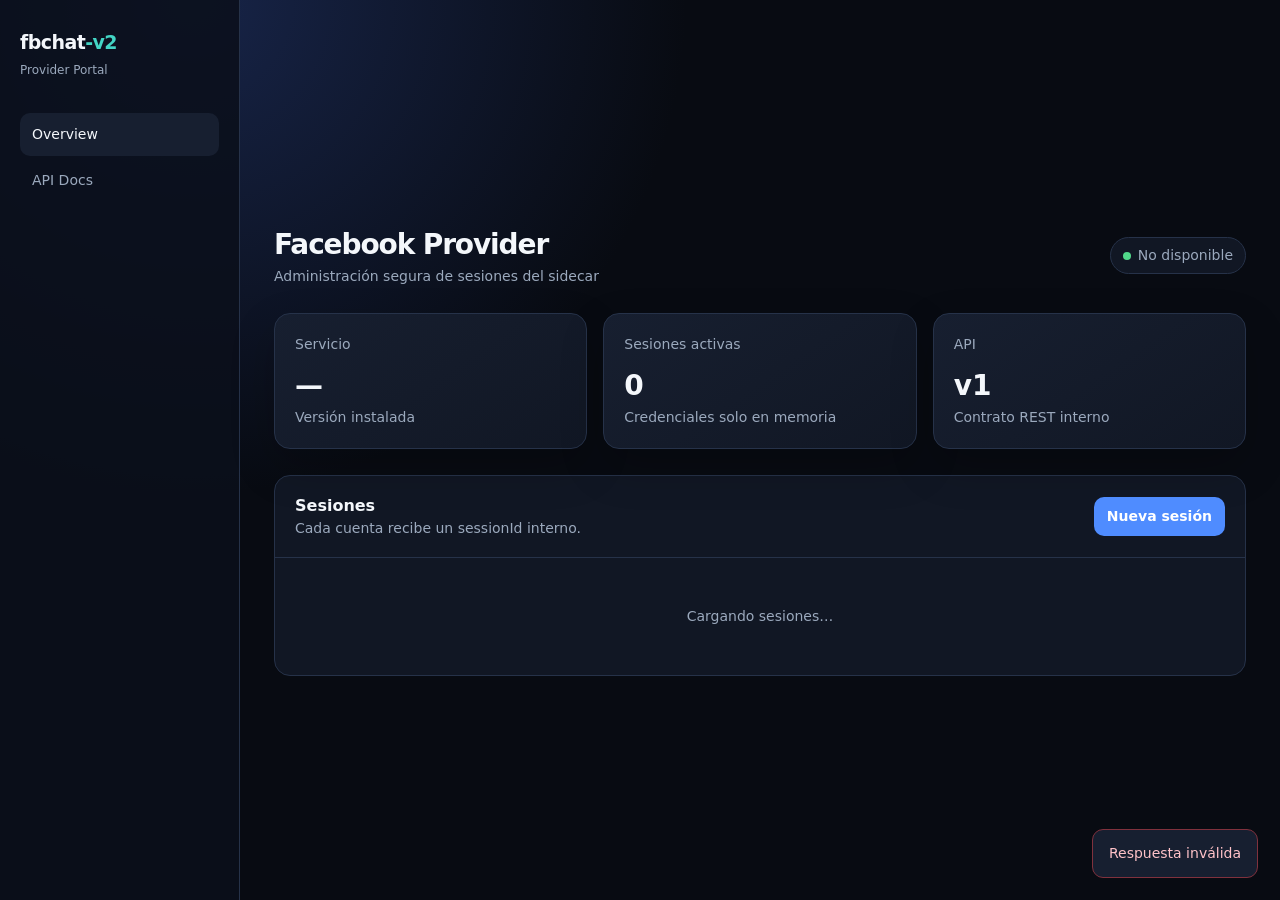
==== src/fbchat_v2/portal.html @ 84dadad0 "feat: implement FastAPI service, session management, and provider portal UI with tests and CI workfl" ====
<!doctype html>
<html lang="es">
<head>
  <meta charset="utf-8">
  <meta name="viewport" content="width=device-width,initial-scale=1">
  <title>fbchat-v2 Provider Portal</title>
  <style>
    :root{color-scheme:dark;--bg:#080b12;--panel:#111724;--panel2:#171f30;--line:#263249;--text:#f4f7fb;--muted:#9ba9bd;--blue:#4f8cff;--cyan:#43d5c5;--red:#ff6b7a;--green:#51d88a}
    *{box-sizing:border-box}body{margin:0;background:radial-gradient(circle at 15% 0,#172448 0,transparent 35%),var(--bg);color:var(--text);font:14px/1.5 Inter,ui-sans-serif,system-ui,sans-serif;min-height:100vh}
    button,input,textarea{font:inherit}.shell{display:grid;grid-template-columns:240px 1fr;min-height:100vh}.side{border-right:1px solid var(--line);padding:28px 20px;background:#0b101bde}.brand{font-size:19px;font-weight:800;letter-spacing:-.03em}.brand span{color:var(--cyan)}.tag{color:var(--muted);font-size:12px;margin-top:4px}.nav{margin-top:34px}.nav a{display:block;color:var(--muted);text-decoration:none;padding:11px 12px;border-radius:10px;margin:3px 0}.nav a.active,.nav a:hover{color:var(--text);background:var(--panel2)}.main{padding:34px;max-width:1200px;width:100%;margin:auto}.top{display:flex;align-items:center;justify-content:space-between;gap:20px}.top h1{margin:0;font-size:28px;letter-spacing:-.04em}.pill{border:1px solid var(--line);background:var(--panel);padding:7px 12px;border-radius:999px;color:var(--muted)}.dot{display:inline-block;width:8px;height:8px;border-radius:50%;background:var(--green);margin-right:7px}.grid{display:grid;grid-template-columns:repeat(3,1fr);gap:16px;margin:26px 0}.card{background:linear-gradient(145deg,var(--panel2),var(--panel));border:1px solid var(--line);border-radius:16px;padding:20px;box-shadow:0 18px 45px #0003}.metric{font-size:28px;font-weight:800;margin-top:10px}.muted{color:var(--muted)}.section{background:var(--panel);border:1px solid var(--line);border-radius:16px;overflow:hidden}.section-head{display:flex;justify-content:space-between;align-items:center;padding:18px 20px;border-bottom:1px solid var(--line)}.section-head h2{font-size:16px;margin:0}.btn{border:0;border-radius:10px;padding:9px 13px;background:var(--blue);color:white;font-weight:700;cursor:pointer}.btn.secondary{background:var(--panel2);border:1px solid var(--line)}.btn.danger{background:#48202a;color:#ffb2ba}.btn:disabled{opacity:.5;cursor:not-allowed}.empty{padding:48px 20px;text-align:center;color:var(--muted)}table{width:100%;border-collapse:collapse}th,td{text-align:left;padding:13px 20px;border-bottom:1px solid var(--line)}th{font-size:11px;color:var(--muted);text-transform:uppercase;letter-spacing:.08em}.status{color:var(--green)}dialog{width:min(580px,calc(100% - 30px));border:1px solid var(--line);border-radius:16px;background:var(--panel);color:var(--text);padding:0;box-shadow:0 30px 90px #000b}dialog::backdrop{background:#02040aaa}.dialog-head,.dialog-body,.dialog-actions{padding:18px 20px}.dialog-head{border-bottom:1px solid var(--line);font-size:17px;font-weight:800}.dialog-actions{display:flex;justify-content:flex-end;gap:10px;border-top:1px solid var(--line)}label{display:block;font-weight:700;margin:10px 0 6px}input,textarea{width:100%;color:var(--text);background:#090e18;border:1px solid var(--line);border-radius:10px;padding:11px}textarea{height:190px;resize:vertical;font-family:ui-monospace,SFMono-Regular,monospace;font-size:12px}.notice{margin-top:10px;color:var(--muted);font-size:12px}.toast{position:fixed;right:22px;bottom:22px;max-width:420px;padding:13px 16px;border-radius:11px;background:var(--panel2);border:1px solid var(--line);display:none}.toast.error{border-color:#80313d;color:#ffc2c8}.actions{display:flex;gap:7px}@media(max-width:760px){.shell{display:block}.side{border-right:0;border-bottom:1px solid var(--line)}.nav{display:none}.main{padding:22px 14px}.grid{grid-template-columns:1fr}.top{align-items:flex-start;flex-direction:column}th:nth-child(3),td:nth-child(3){display:none}}
  </style>
</head>
<body>
<div class="shell">
  <aside class="side"><div class="brand">fbchat<span>-v2</span></div><div class="tag">Provider Portal</div><nav class="nav"><a class="active" href="#">Overview</a><a href="/docs">API Docs</a></nav></aside>
  <main class="main">
    <div class="top"><div><h1>Facebook Provider</h1><div class="muted">Administración segura de sesiones del sidecar</div></div><div class="pill"><span class="dot"></span><span id="serviceStatus">Consultando…</span></div></div>
    <section class="grid">
      <article class="card"><div class="muted">Servicio</div><div class="metric" id="serviceVersion">—</div><div class="muted">Versión instalada</div></article>
      <article class="card"><div class="muted">Sesiones activas</div><div class="metric" id="sessionCount">0</div><div class="muted">Credenciales solo en memoria</div></article>
      <article class="card"><div class="muted">API</div><div class="metric">v1</div><div class="muted">Contrato REST interno</div></article>
    </section>
    <section class="section">
      <div class="section-head"><div><h2>Sesiones</h2><div class="muted">Cada cuenta recibe un sessionId interno.</div></div><button class="btn" id="newSession">Nueva sesión</button></div>
      <div id="sessionContent" class="empty">Cargando sesiones…</div>
    </section>
  </main>
</div>
<dialog id="sessionDialog">
  <form id="sessionForm">
    <div class="dialog-head">Conectar cuenta de Facebook</div>
    <div class="dialog-body">
      <label for="label">Nombre interno</label><input id="label" maxlength="80" placeholder="Cuenta Marketplace" required>
      <label for="cookies">Cookies JSON</label><textarea id="cookies" placeholder='[{"name":"c_user","value":"…"},{"name":"xs","value":"…"}]' required></textarea>
      <div class="notice">Las cookies se envían al sidecar, nunca se devuelven en respuestas y este primer corte las mantiene solo en memoria.</div>
    </div>
    <div class="dialog-actions"><button type="button" class="btn secondary" id="cancelDialog">Cancelar</button><button type="submit" class="btn" id="connectButton">Conectar</button></div>
  </form>
</dialog>
<div class="toast" id="toast"></div>
<script>
const api='/api/v1';
const el=id=>document.getElementById(id);
function toast(message,error=false){const node=el('toast');node.textContent=message;node.className='toast'+(error?' error':'');node.style.display='block';setTimeout(()=>node.style.display='none',4200)}
async function request(path,options={}){const response=await fetch(api+path,{headers:{'Content-Type':'application/json',...(options.headers||{})},...options});const body=await response.json().catch(()=>({message:'Respuesta inválida'}));if(!response.ok)throw new Error(body.message||'La solicitud falló');return body.results}
function escapeText(value){const node=document.createElement('span');node.textContent=value;return node.innerHTML}
async function load(){try{const [info,sessions]=await Promise.all([request('/app/info'),request('/sessions')]);el('serviceStatus').textContent='Operativo';el('serviceVersion').textContent='v'+info.version;el('sessionCount').textContent=String(sessions.length);renderSessions(sessions)}catch(error){el('serviceStatus').textContent='No disponible';toast(error.message,true)}}
function renderSessions(sessions){const root=el('sessionContent');if(!sessions.length){root.className='empty';root.textContent='No hay sesiones conectadas.';return}root.className='';root.innerHTML='<table><thead><tr><th>Nombre</th><th>Estado</th><th>Validada</th><th>Acciones</th></tr></thead><tbody>'+sessions.map(session=>`<tr><td>${escapeText(session.label)}</td><td class="status">${escapeText(session.status)}</td><td>${new Date(session.validatedAt).toLocaleString()}</td><td><div class="actions"><button class="btn secondary" data-validate="${session.sessionId}">Validar</button><button class="btn danger" data-delete="${session.sessionId}">Eliminar</button></div></td></tr>`).join('')+'</tbody></table>'}
el('newSession').onclick=()=>el('sessionDialog').showModal();el('cancelDialog').onclick=()=>el('sessionDialog').close();
el('sessionForm').onsubmit=async event=>{event.preventDefault();const button=el('connectButton');button.disabled=true;try{const parsed=JSON.parse(el('cookies').value);if(!Array.isArray(parsed))throw new Error('Las cookies deben ser un arreglo JSON.');await request('/sessions',{method:'POST',body:JSON.stringify({label:el('label').value,cookies:parsed})});el('sessionDialog').close();event.target.reset();toast('Sesión conectada.');await load()}catch(error){toast(error.message,true)}finally{button.disabled=false}};
el('sessionContent').onclick=async event=>{const validateId=event.target.dataset.validate,deleteId=event.target.dataset.delete;try{if(validateId){await request('/sessions/'+encodeURIComponent(validateId)+'/validate',{method:'POST'});toast('Sesión validada.')}if(deleteId&&confirm('¿Eliminar esta sesión del sidecar?')){await request('/sessions/'+encodeURIComponent(deleteId),{method:'DELETE'});toast('Sesión eliminada.')}await load()}catch(error){toast(error.message,true)}};
load();
</script>
</body>
</html>
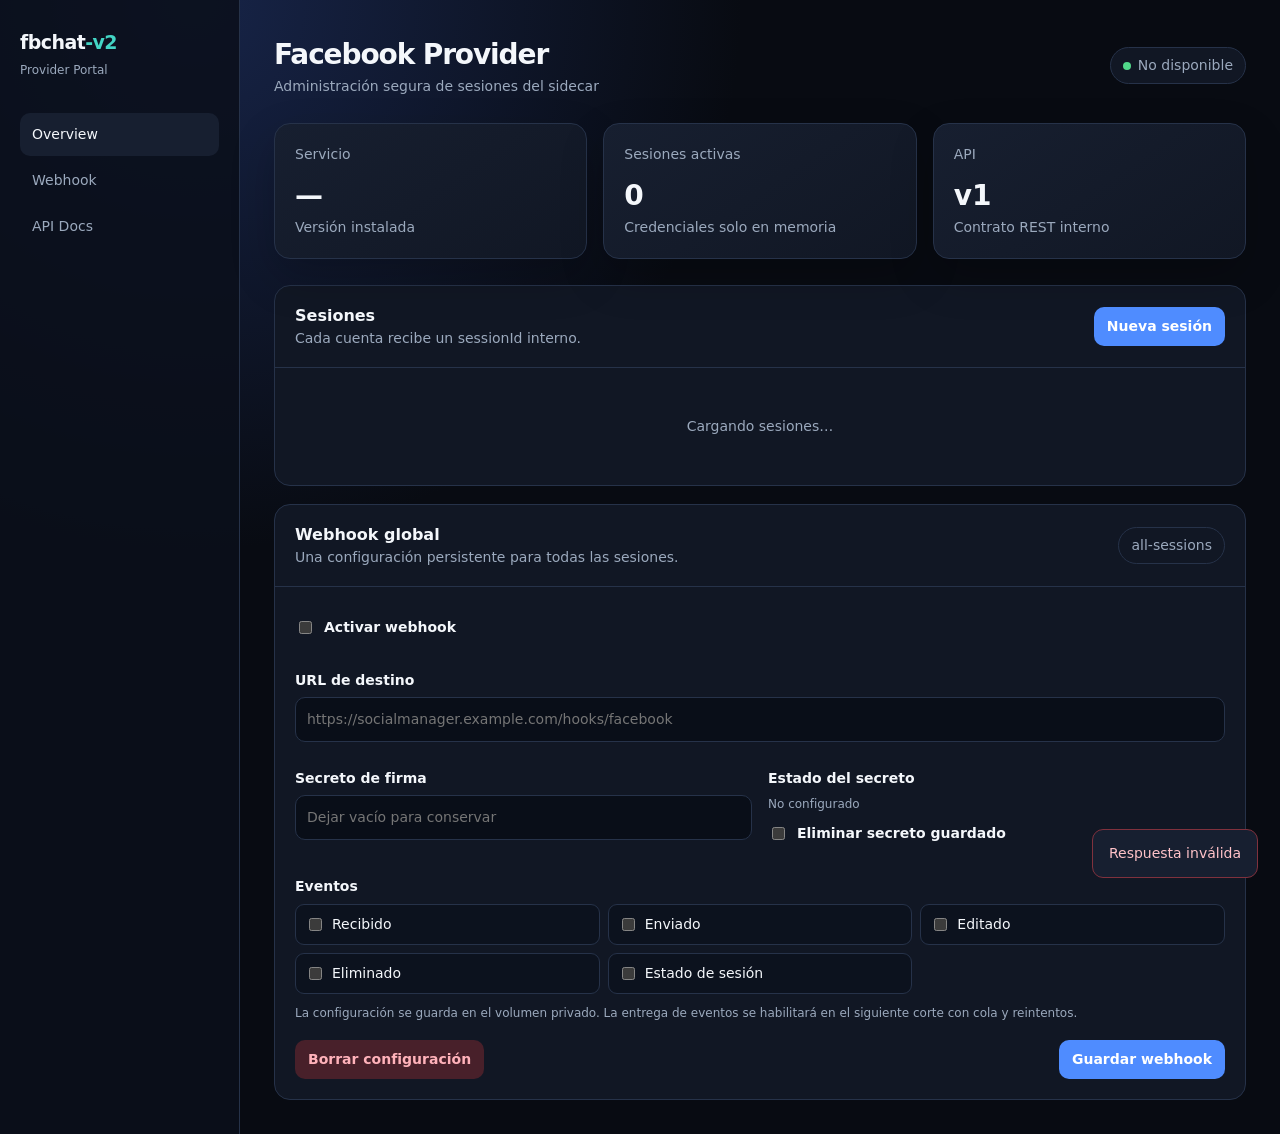
==== commit caecef35: "feat: implement provider REST API service with encrypted webhook configuration and admin portal" ====
--- a/src/fbchat_v2/portal.html
+++ b/src/fbchat_v2/portal.html
@@ -7,12 +7,12 @@
   <style>
     :root{color-scheme:dark;--bg:#080b12;--panel:#111724;--panel2:#171f30;--line:#263249;--text:#f4f7fb;--muted:#9ba9bd;--blue:#4f8cff;--cyan:#43d5c5;--red:#ff6b7a;--green:#51d88a}
     *{box-sizing:border-box}body{margin:0;background:radial-gradient(circle at 15% 0,#172448 0,transparent 35%),var(--bg);color:var(--text);font:14px/1.5 Inter,ui-sans-serif,system-ui,sans-serif;min-height:100vh}
-    button,input,textarea{font:inherit}.shell{display:grid;grid-template-columns:240px 1fr;min-height:100vh}.side{border-right:1px solid var(--line);padding:28px 20px;background:#0b101bde}.brand{font-size:19px;font-weight:800;letter-spacing:-.03em}.brand span{color:var(--cyan)}.tag{color:var(--muted);font-size:12px;margin-top:4px}.nav{margin-top:34px}.nav a{display:block;color:var(--muted);text-decoration:none;padding:11px 12px;border-radius:10px;margin:3px 0}.nav a.active,.nav a:hover{color:var(--text);background:var(--panel2)}.main{padding:34px;max-width:1200px;width:100%;margin:auto}.top{display:flex;align-items:center;justify-content:space-between;gap:20px}.top h1{margin:0;font-size:28px;letter-spacing:-.04em}.pill{border:1px solid var(--line);background:var(--panel);padding:7px 12px;border-radius:999px;color:var(--muted)}.dot{display:inline-block;width:8px;height:8px;border-radius:50%;background:var(--green);margin-right:7px}.grid{display:grid;grid-template-columns:repeat(3,1fr);gap:16px;margin:26px 0}.card{background:linear-gradient(145deg,var(--panel2),var(--panel));border:1px solid var(--line);border-radius:16px;padding:20px;box-shadow:0 18px 45px #0003}.metric{font-size:28px;font-weight:800;margin-top:10px}.muted{color:var(--muted)}.section{background:var(--panel);border:1px solid var(--line);border-radius:16px;overflow:hidden}.section-head{display:flex;justify-content:space-between;align-items:center;padding:18px 20px;border-bottom:1px solid var(--line)}.section-head h2{font-size:16px;margin:0}.btn{border:0;border-radius:10px;padding:9px 13px;background:var(--blue);color:white;font-weight:700;cursor:pointer}.btn.secondary{background:var(--panel2);border:1px solid var(--line)}.btn.danger{background:#48202a;color:#ffb2ba}.btn:disabled{opacity:.5;cursor:not-allowed}.empty{padding:48px 20px;text-align:center;color:var(--muted)}table{width:100%;border-collapse:collapse}th,td{text-align:left;padding:13px 20px;border-bottom:1px solid var(--line)}th{font-size:11px;color:var(--muted);text-transform:uppercase;letter-spacing:.08em}.status{color:var(--green)}dialog{width:min(580px,calc(100% - 30px));border:1px solid var(--line);border-radius:16px;background:var(--panel);color:var(--text);padding:0;box-shadow:0 30px 90px #000b}dialog::backdrop{background:#02040aaa}.dialog-head,.dialog-body,.dialog-actions{padding:18px 20px}.dialog-head{border-bottom:1px solid var(--line);font-size:17px;font-weight:800}.dialog-actions{display:flex;justify-content:flex-end;gap:10px;border-top:1px solid var(--line)}label{display:block;font-weight:700;margin:10px 0 6px}input,textarea{width:100%;color:var(--text);background:#090e18;border:1px solid var(--line);border-radius:10px;padding:11px}textarea{height:190px;resize:vertical;font-family:ui-monospace,SFMono-Regular,monospace;font-size:12px}.notice{margin-top:10px;color:var(--muted);font-size:12px}.toast{position:fixed;right:22px;bottom:22px;max-width:420px;padding:13px 16px;border-radius:11px;background:var(--panel2);border:1px solid var(--line);display:none}.toast.error{border-color:#80313d;color:#ffc2c8}.actions{display:flex;gap:7px}@media(max-width:760px){.shell{display:block}.side{border-right:0;border-bottom:1px solid var(--line)}.nav{display:none}.main{padding:22px 14px}.grid{grid-template-columns:1fr}.top{align-items:flex-start;flex-direction:column}th:nth-child(3),td:nth-child(3){display:none}}
+    button,input,textarea{font:inherit}.shell{display:grid;grid-template-columns:240px 1fr;min-height:100vh}.side{border-right:1px solid var(--line);padding:28px 20px;background:#0b101bde}.brand{font-size:19px;font-weight:800;letter-spacing:-.03em}.brand span{color:var(--cyan)}.tag{color:var(--muted);font-size:12px;margin-top:4px}.nav{margin-top:34px}.nav a{display:block;color:var(--muted);text-decoration:none;padding:11px 12px;border-radius:10px;margin:3px 0}.nav a.active,.nav a:hover{color:var(--text);background:var(--panel2)}.main{padding:34px;max-width:1200px;width:100%;margin:auto}.top{display:flex;align-items:center;justify-content:space-between;gap:20px}.top h1{margin:0;font-size:28px;letter-spacing:-.04em}.pill{border:1px solid var(--line);background:var(--panel);padding:7px 12px;border-radius:999px;color:var(--muted)}.dot{display:inline-block;width:8px;height:8px;border-radius:50%;background:var(--green);margin-right:7px}.grid{display:grid;grid-template-columns:repeat(3,1fr);gap:16px;margin:26px 0}.card{background:linear-gradient(145deg,var(--panel2),var(--panel));border:1px solid var(--line);border-radius:16px;padding:20px;box-shadow:0 18px 45px #0003}.metric{font-size:28px;font-weight:800;margin-top:10px}.muted{color:var(--muted)}.section{background:var(--panel);border:1px solid var(--line);border-radius:16px;overflow:hidden}.section+.section{margin-top:18px}.section-head{display:flex;justify-content:space-between;align-items:center;padding:18px 20px;border-bottom:1px solid var(--line)}.section-head h2{font-size:16px;margin:0}.btn{border:0;border-radius:10px;padding:9px 13px;background:var(--blue);color:white;font-weight:700;cursor:pointer}.btn.secondary{background:var(--panel2);border:1px solid var(--line)}.btn.danger{background:#48202a;color:#ffb2ba}.btn:disabled{opacity:.5;cursor:not-allowed}.empty{padding:48px 20px;text-align:center;color:var(--muted)}table{width:100%;border-collapse:collapse}th,td{text-align:left;padding:13px 20px;border-bottom:1px solid var(--line)}th{font-size:11px;color:var(--muted);text-transform:uppercase;letter-spacing:.08em}.status{color:var(--green)}.webhook-body{padding:20px}.form-grid{display:grid;grid-template-columns:1fr 1fr;gap:16px}.full{grid-column:1/-1}.toggle{display:flex;align-items:center;gap:9px;font-weight:700}.toggle input,.event-grid input{width:auto}.event-grid{display:grid;grid-template-columns:repeat(3,1fr);gap:8px;margin-top:7px}.event-grid label{display:flex;align-items:center;gap:7px;margin:0;padding:9px;border:1px solid var(--line);border-radius:9px;background:#0c121e;font-weight:500}.form-actions{display:flex;align-items:center;justify-content:space-between;gap:12px;margin-top:18px}.secret-state{color:var(--muted);font-size:12px}dialog{width:min(580px,calc(100% - 30px));border:1px solid var(--line);border-radius:16px;background:var(--panel);color:var(--text);padding:0;box-shadow:0 30px 90px #000b}dialog::backdrop{background:#02040aaa}.dialog-head,.dialog-body,.dialog-actions{padding:18px 20px}.dialog-head{border-bottom:1px solid var(--line);font-size:17px;font-weight:800}.dialog-actions{display:flex;justify-content:flex-end;gap:10px;border-top:1px solid var(--line)}label{display:block;font-weight:700;margin:10px 0 6px}input,textarea{width:100%;color:var(--text);background:#090e18;border:1px solid var(--line);border-radius:10px;padding:11px}textarea{height:190px;resize:vertical;font-family:ui-monospace,SFMono-Regular,monospace;font-size:12px}.notice{margin-top:10px;color:var(--muted);font-size:12px}.toast{position:fixed;right:22px;bottom:22px;max-width:420px;padding:13px 16px;border-radius:11px;background:var(--panel2);border:1px solid var(--line);display:none}.toast.error{border-color:#80313d;color:#ffc2c8}.actions{display:flex;gap:7px}@media(max-width:760px){.shell{display:block}.side{border-right:0;border-bottom:1px solid var(--line)}.nav{display:none}.main{padding:22px 14px}.grid,.form-grid,.event-grid{grid-template-columns:1fr}.top{align-items:flex-start;flex-direction:column}th:nth-child(3),td:nth-child(3){display:none}}
   </style>
 </head>
 <body>
 <div class="shell">
-  <aside class="side"><div class="brand">fbchat<span>-v2</span></div><div class="tag">Provider Portal</div><nav class="nav"><a class="active" href="#">Overview</a><a href="/docs">API Docs</a></nav></aside>
+  <aside class="side"><div class="brand">fbchat<span>-v2</span></div><div class="tag">Provider Portal</div><nav class="nav"><a class="active" href="#">Overview</a><a href="#webhook">Webhook</a><a href="/docs">API Docs</a></nav></aside>
   <main class="main">
     <div class="top"><div><h1>Facebook Provider</h1><div class="muted">Administración segura de sesiones del sidecar</div></div><div class="pill"><span class="dot"></span><span id="serviceStatus">Consultando…</span></div></div>
     <section class="grid">
@@ -23,6 +23,26 @@
     <section class="section">
       <div class="section-head"><div><h2>Sesiones</h2><div class="muted">Cada cuenta recibe un sessionId interno.</div></div><button class="btn" id="newSession">Nueva sesión</button></div>
       <div id="sessionContent" class="empty">Cargando sesiones…</div>
+    </section>
+    <section class="section" id="webhook">
+      <div class="section-head"><div><h2>Webhook global</h2><div class="muted">Una configuración persistente para todas las sesiones.</div></div><span class="pill" id="webhookScope">all-sessions</span></div>
+      <form class="webhook-body" id="webhookForm">
+        <div class="form-grid">
+          <label class="toggle full"><input type="checkbox" id="webhookEnabled"> Activar webhook</label>
+          <div class="full"><label for="webhookUrl">URL de destino</label><input type="url" id="webhookUrl" maxlength="2048" placeholder="https://socialmanager.example.com/hooks/facebook"></div>
+          <div><label for="webhookSecret">Secreto de firma</label><input type="password" id="webhookSecret" autocomplete="new-password" placeholder="Dejar vacío para conservar"></div>
+          <div><label>Estado del secreto</label><div class="secret-state" id="webhookSecretState">No configurado</div><label class="toggle"><input type="checkbox" id="webhookClearSecret"> Eliminar secreto guardado</label></div>
+          <div class="full"><label>Eventos</label><div class="event-grid">
+            <label><input type="checkbox" name="webhookEvent" value="message.received"> Recibido</label>
+            <label><input type="checkbox" name="webhookEvent" value="message.sent"> Enviado</label>
+            <label><input type="checkbox" name="webhookEvent" value="message.updated"> Editado</label>
+            <label><input type="checkbox" name="webhookEvent" value="message.deleted"> Eliminado</label>
+            <label><input type="checkbox" name="webhookEvent" value="session.status"> Estado de sesión</label>
+          </div></div>
+        </div>
+        <div class="notice">La configuración se guarda en el volumen privado. La entrega de eventos se habilitará en el siguiente corte con cola y reintentos.</div>
+        <div class="form-actions"><button type="button" class="btn danger" id="clearWebhook">Borrar configuración</button><button type="submit" class="btn" id="saveWebhook">Guardar webhook</button></div>
+      </form>
     </section>
   </main>
 </div>
@@ -44,11 +64,14 @@
 function toast(message,error=false){const node=el('toast');node.textContent=message;node.className='toast'+(error?' error':'');node.style.display='block';setTimeout(()=>node.style.display='none',4200)}
 async function request(path,options={}){const response=await fetch(api+path,{headers:{'Content-Type':'application/json',...(options.headers||{})},...options});const body=await response.json().catch(()=>({message:'Respuesta inválida'}));if(!response.ok)throw new Error(body.message||'La solicitud falló');return body.results}
 function escapeText(value){const node=document.createElement('span');node.textContent=value;return node.innerHTML}
-async function load(){try{const [info,sessions]=await Promise.all([request('/app/info'),request('/sessions')]);el('serviceStatus').textContent='Operativo';el('serviceVersion').textContent='v'+info.version;el('sessionCount').textContent=String(sessions.length);renderSessions(sessions)}catch(error){el('serviceStatus').textContent='No disponible';toast(error.message,true)}}
+async function load(){try{const [info,sessions,webhook]=await Promise.all([request('/app/info'),request('/sessions'),request('/webhook')]);el('serviceStatus').textContent='Operativo';el('serviceVersion').textContent='v'+info.version;el('sessionCount').textContent=String(sessions.length);renderSessions(sessions);renderWebhook(webhook)}catch(error){el('serviceStatus').textContent='No disponible';toast(error.message,true)}}
 function renderSessions(sessions){const root=el('sessionContent');if(!sessions.length){root.className='empty';root.textContent='No hay sesiones conectadas.';return}root.className='';root.innerHTML='<table><thead><tr><th>Nombre</th><th>Estado</th><th>Validada</th><th>Acciones</th></tr></thead><tbody>'+sessions.map(session=>`<tr><td>${escapeText(session.label)}</td><td class="status">${escapeText(session.status)}</td><td>${new Date(session.validatedAt).toLocaleString()}</td><td><div class="actions"><button class="btn secondary" data-validate="${session.sessionId}">Validar</button><button class="btn danger" data-delete="${session.sessionId}">Eliminar</button></div></td></tr>`).join('')+'</tbody></table>'}
+function renderWebhook(webhook){el('webhookEnabled').checked=webhook.enabled;el('webhookUrl').value=webhook.url||'';el('webhookSecret').value='';el('webhookClearSecret').checked=false;el('webhookSecretState').textContent=webhook.secretConfigured?'Configurado y cifrado':'No configurado';document.querySelectorAll('[name="webhookEvent"]').forEach(input=>input.checked=webhook.events.includes(input.value))}
 el('newSession').onclick=()=>el('sessionDialog').showModal();el('cancelDialog').onclick=()=>el('sessionDialog').close();
 el('sessionForm').onsubmit=async event=>{event.preventDefault();const button=el('connectButton');button.disabled=true;try{const parsed=JSON.parse(el('cookies').value);if(!Array.isArray(parsed))throw new Error('Las cookies deben ser un arreglo JSON.');await request('/sessions',{method:'POST',body:JSON.stringify({label:el('label').value,cookies:parsed})});el('sessionDialog').close();event.target.reset();toast('Sesión conectada.');await load()}catch(error){toast(error.message,true)}finally{button.disabled=false}};
 el('sessionContent').onclick=async event=>{const validateId=event.target.dataset.validate,deleteId=event.target.dataset.delete;try{if(validateId){await request('/sessions/'+encodeURIComponent(validateId)+'/validate',{method:'POST'});toast('Sesión validada.')}if(deleteId&&confirm('¿Eliminar esta sesión del sidecar?')){await request('/sessions/'+encodeURIComponent(deleteId),{method:'DELETE'});toast('Sesión eliminada.')}await load()}catch(error){toast(error.message,true)}};
+el('webhookForm').onsubmit=async event=>{event.preventDefault();const button=el('saveWebhook');button.disabled=true;try{const secret=el('webhookSecret').value;const payload={enabled:el('webhookEnabled').checked,url:el('webhookUrl').value,events:[...document.querySelectorAll('[name="webhookEvent"]:checked')].map(input=>input.value),clearSecret:el('webhookClearSecret').checked};if(secret)payload.secret=secret;await request('/webhook',{method:'PUT',body:JSON.stringify(payload)});toast('Webhook guardado para todas las sesiones.');await load()}catch(error){toast(error.message,true)}finally{button.disabled=false}};
+el('clearWebhook').onclick=async()=>{if(!confirm('¿Borrar la configuración global del webhook?'))return;try{await request('/webhook',{method:'DELETE'});toast('Configuración del webhook eliminada.');await load()}catch(error){toast(error.message,true)}};
 load();
 </script>
 </body>
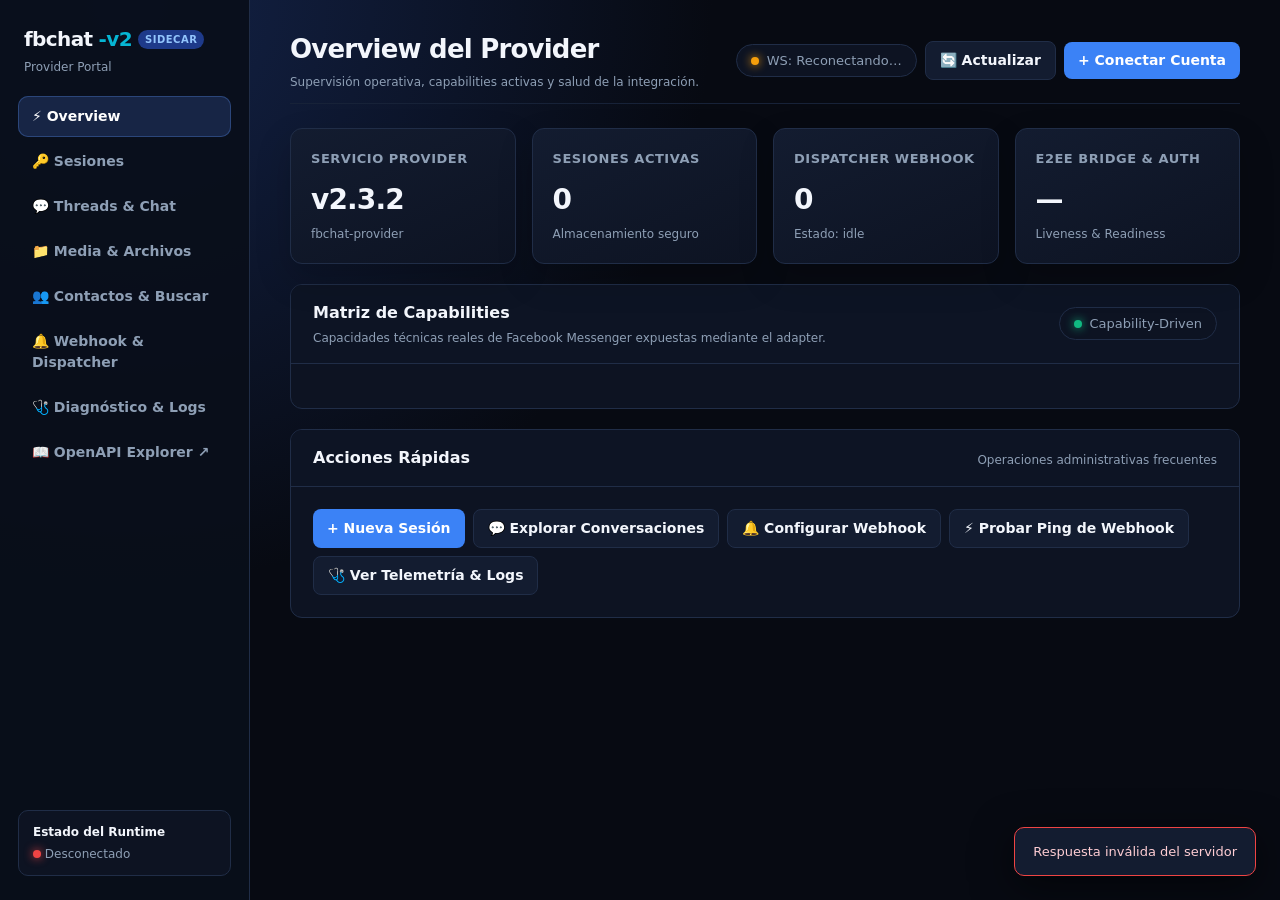
==== commit 7ee83dec: "feat: implement REST API service framework, provider modules, admin portal, and test suite" ====
--- a/src/fbchat_v2/portal.html
+++ b/src/fbchat_v2/portal.html
@@ -5,74 +5,1663 @@
   <meta name="viewport" content="width=device-width,initial-scale=1">
   <title>fbchat-v2 Provider Portal</title>
   <style>
-    :root{color-scheme:dark;--bg:#080b12;--panel:#111724;--panel2:#171f30;--line:#263249;--text:#f4f7fb;--muted:#9ba9bd;--blue:#4f8cff;--cyan:#43d5c5;--red:#ff6b7a;--green:#51d88a}
-    *{box-sizing:border-box}body{margin:0;background:radial-gradient(circle at 15% 0,#172448 0,transparent 35%),var(--bg);color:var(--text);font:14px/1.5 Inter,ui-sans-serif,system-ui,sans-serif;min-height:100vh}
-    button,input,textarea{font:inherit}.shell{display:grid;grid-template-columns:240px 1fr;min-height:100vh}.side{border-right:1px solid var(--line);padding:28px 20px;background:#0b101bde}.brand{font-size:19px;font-weight:800;letter-spacing:-.03em}.brand span{color:var(--cyan)}.tag{color:var(--muted);font-size:12px;margin-top:4px}.nav{margin-top:34px}.nav a{display:block;color:var(--muted);text-decoration:none;padding:11px 12px;border-radius:10px;margin:3px 0}.nav a.active,.nav a:hover{color:var(--text);background:var(--panel2)}.main{padding:34px;max-width:1200px;width:100%;margin:auto}.top{display:flex;align-items:center;justify-content:space-between;gap:20px}.top h1{margin:0;font-size:28px;letter-spacing:-.04em}.pill{border:1px solid var(--line);background:var(--panel);padding:7px 12px;border-radius:999px;color:var(--muted)}.dot{display:inline-block;width:8px;height:8px;border-radius:50%;background:var(--green);margin-right:7px}.grid{display:grid;grid-template-columns:repeat(3,1fr);gap:16px;margin:26px 0}.card{background:linear-gradient(145deg,var(--panel2),var(--panel));border:1px solid var(--line);border-radius:16px;padding:20px;box-shadow:0 18px 45px #0003}.metric{font-size:28px;font-weight:800;margin-top:10px}.muted{color:var(--muted)}.section{background:var(--panel);border:1px solid var(--line);border-radius:16px;overflow:hidden}.section+.section{margin-top:18px}.section-head{display:flex;justify-content:space-between;align-items:center;padding:18px 20px;border-bottom:1px solid var(--line)}.section-head h2{font-size:16px;margin:0}.btn{border:0;border-radius:10px;padding:9px 13px;background:var(--blue);color:white;font-weight:700;cursor:pointer}.btn.secondary{background:var(--panel2);border:1px solid var(--line)}.btn.danger{background:#48202a;color:#ffb2ba}.btn:disabled{opacity:.5;cursor:not-allowed}.empty{padding:48px 20px;text-align:center;color:var(--muted)}table{width:100%;border-collapse:collapse}th,td{text-align:left;padding:13px 20px;border-bottom:1px solid var(--line)}th{font-size:11px;color:var(--muted);text-transform:uppercase;letter-spacing:.08em}.status{color:var(--green)}.webhook-body{padding:20px}.form-grid{display:grid;grid-template-columns:1fr 1fr;gap:16px}.full{grid-column:1/-1}.toggle{display:flex;align-items:center;gap:9px;font-weight:700}.toggle input,.event-grid input{width:auto}.event-grid{display:grid;grid-template-columns:repeat(3,1fr);gap:8px;margin-top:7px}.event-grid label{display:flex;align-items:center;gap:7px;margin:0;padding:9px;border:1px solid var(--line);border-radius:9px;background:#0c121e;font-weight:500}.form-actions{display:flex;align-items:center;justify-content:space-between;gap:12px;margin-top:18px}.secret-state{color:var(--muted);font-size:12px}dialog{width:min(580px,calc(100% - 30px));border:1px solid var(--line);border-radius:16px;background:var(--panel);color:var(--text);padding:0;box-shadow:0 30px 90px #000b}dialog::backdrop{background:#02040aaa}.dialog-head,.dialog-body,.dialog-actions{padding:18px 20px}.dialog-head{border-bottom:1px solid var(--line);font-size:17px;font-weight:800}.dialog-actions{display:flex;justify-content:flex-end;gap:10px;border-top:1px solid var(--line)}label{display:block;font-weight:700;margin:10px 0 6px}input,textarea{width:100%;color:var(--text);background:#090e18;border:1px solid var(--line);border-radius:10px;padding:11px}textarea{height:190px;resize:vertical;font-family:ui-monospace,SFMono-Regular,monospace;font-size:12px}.notice{margin-top:10px;color:var(--muted);font-size:12px}.toast{position:fixed;right:22px;bottom:22px;max-width:420px;padding:13px 16px;border-radius:11px;background:var(--panel2);border:1px solid var(--line);display:none}.toast.error{border-color:#80313d;color:#ffc2c8}.actions{display:flex;gap:7px}@media(max-width:760px){.shell{display:block}.side{border-right:0;border-bottom:1px solid var(--line)}.nav{display:none}.main{padding:22px 14px}.grid,.form-grid,.event-grid{grid-template-columns:1fr}.top{align-items:flex-start;flex-direction:column}th:nth-child(3),td:nth-child(3){display:none}}
+    :root {
+      color-scheme: dark;
+      --bg: #070a12;
+      --panel: #0d1322;
+      --panel2: #131c30;
+      --panel3: #1a2742;
+      --line: #202d47;
+      --line-subtle: #172238;
+      --text: #f3f6fc;
+      --muted: #8e9fb5;
+      --blue: #3b82f6;
+      --blue-hover: #2563eb;
+      --cyan: #06b6d4;
+      --green: #10b981;
+      --amber: #f59e0b;
+      --rose: #ef4444;
+      --purple: #8b5cf6;
+      --radius: 12px;
+    }
+    * { box-sizing: border-box; }
+    body {
+      margin: 0;
+      background: radial-gradient(circle at 10% 0, #132247 0, transparent 40%), var(--bg);
+      color: var(--text);
+      font: 14px/1.5 Inter, system-ui, -apple-system, sans-serif;
+      min-height: 100vh;
+    }
+    button, input, select, textarea { font: inherit; }
+    .shell {
+      display: grid;
+      grid-template-columns: 250px 1fr;
+      min-height: 100vh;
+    }
+    .side {
+      border-right: 1px solid var(--line);
+      padding: 24px 18px;
+      background: #090e1aee;
+      display: flex;
+      flex-direction: column;
+      gap: 20px;
+    }
+    .brand-group {
+      padding: 0 6px;
+    }
+    .brand {
+      font-size: 20px;
+      font-weight: 800;
+      letter-spacing: -0.03em;
+      display: flex;
+      align-items: center;
+      gap: 6px;
+    }
+    .brand span { color: var(--cyan); }
+    .brand .badge {
+      font-size: 10px;
+      padding: 2px 7px;
+      border-radius: 999px;
+      background: #1e3a8a;
+      color: #93c5fd;
+      font-weight: 700;
+      letter-spacing: 0.05em;
+      text-transform: uppercase;
+    }
+    .tag {
+      color: var(--muted);
+      font-size: 12px;
+      margin-top: 4px;
+    }
+    .nav {
+      display: flex;
+      flex-direction: column;
+      gap: 4px;
+    }
+    .nav a {
+      display: flex;
+      align-items: center;
+      gap: 10px;
+      color: var(--muted);
+      text-decoration: none;
+      padding: 10px 14px;
+      border-radius: 10px;
+      font-weight: 600;
+      transition: all 0.15s ease;
+    }
+    .nav a:hover {
+      color: var(--text);
+      background: var(--panel2);
+    }
+    .nav a.active {
+      color: #fff;
+      background: #172545;
+      box-shadow: inset 0 0 0 1px #2b467a;
+    }
+    .side-footer {
+      margin-top: auto;
+      padding: 12px 14px;
+      border-radius: 10px;
+      background: var(--panel);
+      border: 1px solid var(--line);
+      font-size: 12px;
+    }
+    .main {
+      padding: 30px 40px;
+      max-width: 1300px;
+      width: 100%;
+      margin: 0 auto;
+      display: flex;
+      flex-direction: column;
+      gap: 24px;
+    }
+    .top {
+      display: flex;
+      align-items: center;
+      justify-content: space-between;
+      gap: 20px;
+      padding-bottom: 12px;
+      border-bottom: 1px solid var(--line-subtle);
+    }
+    .top h1 {
+      margin: 0;
+      font-size: 26px;
+      font-weight: 800;
+      letter-spacing: -0.03em;
+    }
+    .top-actions {
+      display: flex;
+      align-items: center;
+      gap: 10px;
+    }
+    .pill {
+      border: 1px solid var(--line);
+      background: var(--panel);
+      padding: 6px 14px;
+      border-radius: 999px;
+      color: var(--muted);
+      font-size: 13px;
+      display: inline-flex;
+      align-items: center;
+      gap: 8px;
+    }
+    .dot {
+      width: 8px;
+      height: 8px;
+      border-radius: 50%;
+      background: var(--green);
+      display: inline-block;
+      box-shadow: 0 0 10px var(--green);
+    }
+    .dot.amber { background: var(--amber); box-shadow: 0 0 10px var(--amber); }
+    .dot.rose { background: var(--rose); box-shadow: 0 0 10px var(--rose); }
+
+    /* Views */
+    .view-content { display: none; }
+    .view-content.active { display: block; }
+
+    /* Metrics Grid */
+    .grid-4 {
+      display: grid;
+      grid-template-columns: repeat(4, 1fr);
+      gap: 16px;
+    }
+    .grid-2 {
+      display: grid;
+      grid-template-columns: repeat(2, 1fr);
+      gap: 16px;
+    }
+    .grid-3 {
+      display: grid;
+      grid-template-columns: repeat(3, 1fr);
+      gap: 16px;
+    }
+    .card {
+      background: linear-gradient(155deg, var(--panel2), var(--panel));
+      border: 1px solid var(--line);
+      border-radius: var(--radius);
+      padding: 20px;
+      box-shadow: 0 15px 35px #00000030;
+      position: relative;
+    }
+    .card-title {
+      font-size: 13px;
+      color: var(--muted);
+      font-weight: 600;
+      text-transform: uppercase;
+      letter-spacing: 0.04em;
+    }
+    .metric {
+      font-size: 28px;
+      font-weight: 800;
+      margin: 10px 0 4px;
+      letter-spacing: -0.03em;
+    }
+    .card-desc {
+      font-size: 12px;
+      color: var(--muted);
+    }
+
+    /* Sections */
+    .section {
+      background: var(--panel);
+      border: 1px solid var(--line);
+      border-radius: var(--radius);
+      overflow: hidden;
+      margin-bottom: 20px;
+    }
+    .section-head {
+      display: flex;
+      justify-content: space-between;
+      align-items: center;
+      padding: 16px 22px;
+      border-bottom: 1px solid var(--line);
+      background: #0d1424;
+    }
+    .section-head h2 {
+      font-size: 16px;
+      font-weight: 700;
+      margin: 0;
+    }
+    .section-body { padding: 22px; }
+
+    /* Buttons */
+    .btn {
+      border: 0;
+      border-radius: 8px;
+      padding: 8px 14px;
+      background: var(--blue);
+      color: white;
+      font-weight: 600;
+      cursor: pointer;
+      display: inline-flex;
+      align-items: center;
+      gap: 6px;
+      transition: background 0.15s ease;
+    }
+    .btn:hover { background: var(--blue-hover); }
+    .btn.secondary {
+      background: var(--panel2);
+      border: 1px solid var(--line);
+      color: var(--text);
+    }
+    .btn.secondary:hover { background: var(--panel3); }
+    .btn.danger { background: #5a1924; color: #fecdd3; border: 1px solid #882234; }
+    .btn.danger:hover { background: #712130; }
+    .btn.cyan { background: var(--cyan); color: #082f49; }
+    .btn:disabled { opacity: 0.5; cursor: not-allowed; }
+
+    /* Tables */
+    table { width: 100%; border-collapse: collapse; }
+    th, td { text-align: left; padding: 13px 20px; border-bottom: 1px solid var(--line); }
+    th { font-size: 11px; color: var(--muted); text-transform: uppercase; letter-spacing: 0.08em; }
+    tbody tr:hover { background: #131c3050; }
+    .status-badge {
+      display: inline-flex;
+      align-items: center;
+      padding: 3px 9px;
+      border-radius: 999px;
+      font-size: 11px;
+      font-weight: 700;
+      text-transform: uppercase;
+      letter-spacing: 0.04em;
+    }
+    .status-badge.connected, .status-badge.supported, .status-badge.ready {
+      background: #064e3b;
+      color: #6ee7b7;
+      border: 1px solid #059669;
+    }
+    .status-badge.experimental, .status-badge.degraded {
+      background: #4c1d95;
+      color: #c4b5fd;
+      border: 1px solid #7c3aed;
+    }
+    .status-badge.unsupported, .status-badge.expired, .status-badge.error {
+      background: #4c0519;
+      color: #fda4af;
+      border: 1px solid #e11d48;
+    }
+    .status-badge.idle { background: #1e293b; color: #94a3b8; }
+
+    /* Form & Inputs */
+    label { display: block; font-weight: 600; font-size: 13px; margin: 10px 0 6px; }
+    input, select, textarea {
+      width: 100%;
+      color: var(--text);
+      background: #070c16;
+      border: 1px solid var(--line);
+      border-radius: 8px;
+      padding: 10px 12px;
+      transition: border 0.15s;
+    }
+    input:focus, select:focus, textarea:focus {
+      outline: none;
+      border-color: var(--blue);
+    }
+    textarea { height: 110px; resize: vertical; font-family: ui-monospace, SFMono-Regular, monospace; font-size: 12px; }
+    .form-grid { display: grid; grid-template-columns: 1fr 1fr; gap: 16px; }
+    .full { grid-column: 1 / -1; }
+    .toggle { display: flex; align-items: center; gap: 9px; font-weight: 600; cursor: pointer; }
+    .toggle input { width: auto; }
+    .notice {
+      margin-top: 10px;
+      color: var(--muted);
+      font-size: 12px;
+      line-height: 1.5;
+      padding: 10px 14px;
+      background: #0c1220;
+      border-radius: 8px;
+      border-left: 3px solid var(--cyan);
+    }
+
+    /* Capabilities Matrix */
+    .cap-grid {
+      display: grid;
+      grid-template-columns: repeat(auto-fill, minmax(280px, 1fr));
+      gap: 14px;
+    }
+    .cap-card {
+      background: var(--panel2);
+      border: 1px solid var(--line);
+      border-radius: 10px;
+      padding: 14px 16px;
+      display: flex;
+      flex-direction: column;
+      justify-content: space-between;
+      gap: 8px;
+    }
+    .cap-head {
+      display: flex;
+      justify-content: space-between;
+      align-items: center;
+    }
+    .cap-name { font-weight: 700; font-size: 13px; font-family: monospace; }
+    .cap-desc { font-size: 12px; color: var(--muted); }
+
+    /* Modals & Dialogs */
+    dialog {
+      width: min(600px, calc(100% - 30px));
+      border: 1px solid var(--line);
+      border-radius: var(--radius);
+      background: var(--panel);
+      color: var(--text);
+      padding: 0;
+      box-shadow: 0 30px 90px #000000dd;
+    }
+    dialog::backdrop { background: #02040ae0; backdrop-filter: blur(4px); }
+    .dialog-head {
+      padding: 18px 22px;
+      border-bottom: 1px solid var(--line);
+      font-size: 17px;
+      font-weight: 800;
+    }
+    .dialog-body { padding: 18px 22px; }
+    .dialog-actions {
+      padding: 14px 22px;
+      display: flex;
+      justify-content: flex-end;
+      gap: 10px;
+      border-top: 1px solid var(--line);
+      background: #0a0f1d;
+    }
+
+    /* Toasts */
+    .toast {
+      position: fixed;
+      right: 24px;
+      bottom: 24px;
+      max-width: 440px;
+      padding: 14px 18px;
+      border-radius: 10px;
+      background: var(--panel2);
+      border: 1px solid var(--line);
+      box-shadow: 0 10px 40px #00000088;
+      display: none;
+      z-index: 999;
+      font-size: 13px;
+    }
+    .toast.error { border-color: var(--rose); color: #fecdd3; }
+    .toast.success { border-color: var(--green); color: #a7f3d0; }
+
+    /* Quick Action Buttons list */
+    .actions-row { display: flex; gap: 8px; flex-wrap: wrap; }
+    .empty-state { padding: 40px 20px; text-align: center; color: var(--muted); }
+
+    /* Responsive */
+    @media (max-width: 900px) {
+      .shell { display: block; }
+      .side { border-right: 0; border-bottom: 1px solid var(--line); }
+      .grid-4, .grid-3, .form-grid { grid-template-columns: 1fr; }
+      .main { padding: 20px 16px; }
+    }
   </style>
 </head>
 <body>
 <div class="shell">
-  <aside class="side"><div class="brand">fbchat<span>-v2</span></div><div class="tag">Provider Portal</div><nav class="nav"><a class="active" href="#">Overview</a><a href="#webhook">Webhook</a><a href="/docs">API Docs</a></nav></aside>
+  <aside class="side">
+    <div class="brand-group">
+      <div class="brand">fbchat<span>-v2</span> <span class="badge">Sidecar</span></div>
+      <div class="tag">Provider Portal</div>
+    </div>
+    <nav class="nav">
+      <a class="active" href="#overview" data-view="overview">⚡ Overview</a>
+      <a href="#sessions" data-view="sessions">🔑 Sesiones</a>
+      <a href="#threads" data-view="threads">💬 Threads & Chat</a>
+      <a href="#media" data-view="media">📁 Media & Archivos</a>
+      <a href="#contacts" data-view="contacts">👥 Contactos & Buscar</a>
+      <a href="#webhook" data-view="webhook">🔔 Webhook & Dispatcher</a>
+      <a href="#diagnostics" data-view="diagnostics">🩺 Diagnóstico & Logs</a>
+      <a href="/docs" target="_blank">📖 OpenAPI Explorer ↗</a>
+    </nav>
+    <div class="side-footer">
+      <div style="font-weight:700; margin-bottom:4px;">Estado del Runtime</div>
+      <div id="sideStatusText" style="color:var(--muted);"><span class="dot"></span> Comprobando…</div>
+    </div>
+  </aside>
+
   <main class="main">
-    <div class="top"><div><h1>Facebook Provider</h1><div class="muted">Administración segura de sesiones del sidecar</div></div><div class="pill"><span class="dot"></span><span id="serviceStatus">Consultando…</span></div></div>
-    <section class="grid">
-      <article class="card"><div class="muted">Servicio</div><div class="metric" id="serviceVersion">—</div><div class="muted">Versión instalada</div></article>
-      <article class="card"><div class="muted">Sesiones activas</div><div class="metric" id="sessionCount">0</div><div class="muted">Credenciales solo en memoria</div></article>
-      <article class="card"><div class="muted">API</div><div class="metric">v1</div><div class="muted">Contrato REST interno</div></article>
-    </section>
-    <section class="section">
-      <div class="section-head"><div><h2>Sesiones</h2><div class="muted">Cada cuenta recibe un sessionId interno.</div></div><button class="btn" id="newSession">Nueva sesión</button></div>
-      <div id="sessionContent" class="empty">Cargando sesiones…</div>
-    </section>
-    <section class="section" id="webhook">
-      <div class="section-head"><div><h2>Webhook global</h2><div class="muted">Una configuración persistente para todas las sesiones.</div></div><span class="pill" id="webhookScope">all-sessions</span></div>
-      <form class="webhook-body" id="webhookForm">
-        <div class="form-grid">
-          <label class="toggle full"><input type="checkbox" id="webhookEnabled"> Activar webhook</label>
-          <div class="full"><label for="webhookUrl">URL de destino</label><input type="url" id="webhookUrl" maxlength="2048" placeholder="https://socialmanager.example.com/hooks/facebook"></div>
-          <div><label for="webhookSecret">Secreto de firma</label><input type="password" id="webhookSecret" autocomplete="new-password" placeholder="Dejar vacío para conservar"></div>
-          <div><label>Estado del secreto</label><div class="secret-state" id="webhookSecretState">No configurado</div><label class="toggle"><input type="checkbox" id="webhookClearSecret"> Eliminar secreto guardado</label></div>
-          <div class="full"><label>Eventos</label><div class="event-grid">
-            <label><input type="checkbox" name="webhookEvent" value="message.received"> Recibido</label>
-            <label><input type="checkbox" name="webhookEvent" value="message.sent"> Enviado</label>
-            <label><input type="checkbox" name="webhookEvent" value="message.updated"> Editado</label>
-            <label><input type="checkbox" name="webhookEvent" value="message.deleted"> Eliminado</label>
-            <label><input type="checkbox" name="webhookEvent" value="session.status"> Estado de sesión</label>
-          </div></div>
-        </div>
-        <div class="notice">La configuración se guarda en el volumen privado. La entrega de eventos se habilitará en el siguiente corte con cola y reintentos.</div>
-        <div class="form-actions"><button type="button" class="btn danger" id="clearWebhook">Borrar configuración</button><button type="submit" class="btn" id="saveWebhook">Guardar webhook</button></div>
-      </form>
-    </section>
+    <div class="top">
+      <div>
+        <h1 id="viewTitle">Overview del Provider</h1>
+        <div class="tag" id="viewSubtitle">Supervisión operativa, capabilities activas y salud de la integración.</div>
+      </div>
+      <div class="top-actions" style="display:flex; align-items:center; gap:8px;">
+        <span class="pill" id="wsStatusBadge"><span class="dot"></span> WS: Conectando…</span>
+        <button class="btn secondary" id="refreshBtn">🔄 Actualizar</button>
+        <button class="btn" id="quickNewSessionBtn">+ Conectar Cuenta</button>
+      </div>
+    </div>
+
+    <!-- VIEW 1: OVERVIEW -->
+    <div id="view-overview" class="view-content active">
+      <section class="grid-4" style="margin-bottom: 20px;">
+        <article class="card">
+          <div class="card-title">Servicio Provider</div>
+          <div class="metric" id="overviewVersion">v2.3.2</div>
+          <div class="card-desc" id="overviewService">fbchat-provider</div>
+        </article>
+        <article class="card">
+          <div class="card-title">Sesiones Activas</div>
+          <div class="metric" id="overviewSessionCount">0</div>
+          <div class="card-desc" id="overviewStorage">Almacenamiento seguro</div>
+        </article>
+        <article class="card">
+          <div class="card-title">Dispatcher Webhook</div>
+          <div class="metric" id="overviewDispatcherDelivered">0</div>
+          <div class="card-desc" id="overviewDispatcherStatus">Estado: idle</div>
+        </article>
+        <article class="card">
+          <div class="card-title">E2EE Bridge & Auth</div>
+          <div class="metric" id="overviewBridgeStatus">—</div>
+          <div class="card-desc">Liveness & Readiness</div>
+        </article>
+      </section>
+
+      <section class="section">
+        <div class="section-head">
+          <div>
+            <h2>Matriz de Capabilities</h2>
+            <div class="tag">Capacidades técnicas reales de Facebook Messenger expuestas mediante el adapter.</div>
+          </div>
+          <span class="pill"><span class="dot"></span> Capability-Driven</span>
+        </div>
+        <div class="section-body">
+          <div class="cap-grid" id="capabilitiesGrid">
+            <!-- Rendered by JS -->
+          </div>
+        </div>
+      </section>
+
+      <section class="section">
+        <div class="section-head">
+          <h2>Acciones Rápidas</h2>
+          <div class="tag">Operaciones administrativas frecuentes</div>
+        </div>
+        <div class="section-body actions-row">
+          <button class="btn" onclick="switchView('sessions'); el('newSessionBtn').click();">+ Nueva Sesión</button>
+          <button class="btn secondary" onclick="switchView('threads')">💬 Explorar Conversaciones</button>
+          <button class="btn secondary" onclick="switchView('webhook')">🔔 Configurar Webhook</button>
+          <button class="btn secondary" onclick="testProbeWebhook()">⚡ Probar Ping de Webhook</button>
+          <button class="btn secondary" onclick="switchView('diagnostics')">🩺 Ver Telemetría & Logs</button>
+        </div>
+      </section>
+    </div>
+
+    <!-- VIEW 2: SESIONES -->
+    <div id="view-sessions" class="view-content">
+      <section class="section">
+        <div class="section-head">
+          <div>
+            <h2>Cuentas y Sesiones de Facebook</h2>
+            <div class="tag">Aislamiento por tenant y credenciales cifradas en reposo.</div>
+          </div>
+          <div style="display:flex; gap:10px;">
+            <input type="text" id="tenantFilter" placeholder="Filtrar por tenant…" style="width:160px; padding:6px 10px; font-size:12px;">
+            <button class="btn" id="newSessionBtn">+ Conectar Cuenta</button>
+          </div>
+        </div>
+        <div class="section-body" style="padding:0;">
+          <div id="sessionsTableContainer" class="empty-state">Cargando sesiones…</div>
+        </div>
+      </section>
+    </div>
+
+    <!-- VIEW 3: THREADS & CHAT -->
+    <div id="view-threads" class="view-content">
+      <div style="display:flex; gap:12px; align-items:center; margin-bottom:16px;">
+        <label style="margin:0; font-weight:700;">Sesión Activa:</label>
+        <select id="threadsSessionSelect" style="max-width:320px;">
+          <option value="">Cargando sesiones…</option>
+        </select>
+        <button class="btn secondary" id="loadThreadsBtn">Listar Threads</button>
+      </div>
+
+      <div class="grid-2">
+        <!-- Thread list -->
+        <section class="section" style="margin:0;">
+          <div class="section-head">
+            <h2>Conversaciones Recientes</h2>
+            <span class="pill" id="threadsCountPill">0 threads</span>
+          </div>
+          <div class="section-body" style="padding:0; max-height:550px; overflow-y:auto;" id="threadsListContainer">
+            <div class="empty-state">Selecciona una sesión y pulsa "Listar Threads".</div>
+          </div>
+        </section>
+
+        <!-- Message & Reaction actions -->
+        <div style="display:flex; flex-direction:column; gap:16px;">
+          <!-- Send text message -->
+          <section class="section" style="margin:0;">
+            <div class="section-head">
+              <h2>Enviar Mensaje de Prueba</h2>
+              <span class="status-badge connected">messenger.send</span>
+            </div>
+            <form class="section-body" id="sendMessageForm">
+              <label for="msgThreadId">Destino Thread ID</label>
+              <input id="msgThreadId" placeholder="100012345678" required>
+
+              <div class="form-grid">
+                <div>
+                  <label for="msgType">Tipo de Chat</label>
+                  <select id="msgType">
+                    <option value="user">Usuario Directo (User)</option>
+                    <option value="group">Grupo (Group)</option>
+                  </select>
+                </div>
+                <div>
+                  <label for="msgReplyId">Citar Mensaje ID (Opcional)</label>
+                  <input id="msgReplyId" placeholder="mid.$cAA...">
+                </div>
+              </div>
+
+              <label for="msgText">Contenido del Mensaje</label>
+              <textarea id="msgText" placeholder="Escribe el mensaje de prueba..." style="height:80px;"></textarea>
+
+              <label for="msgMediaId" style="margin-top:10px;">Media ID Adjunto (Opcional — ej: med_...)</label>
+              <input id="msgMediaId" placeholder="med_...">
+
+              <div style="margin-top:14px; display:flex; justify-content:flex-end;">
+                <button type="submit" class="btn" id="sendMsgBtn">Enviar Mensaje</button>
+              </div>
+            </form>
+          </section>
+
+          <!-- Reactions & Unsend -->
+          <section class="section" style="margin:0;">
+            <div class="section-head">
+              <h2>Reacciones & Revocación</h2>
+              <div style="display:flex; gap:6px;">
+                <span class="status-badge connected">reactions</span>
+                <span class="status-badge connected">unsend</span>
+              </div>
+            </div>
+            <div class="section-body">
+              <div class="form-grid">
+                <!-- React form -->
+                <form id="reactForm">
+                  <label for="reactMsgId">Mensaje ID</label>
+                  <input id="reactMsgId" placeholder="mid.$..." required>
+                  <label for="reactEmoji">Emoji</label>
+                  <div style="display:flex; gap:6px; margin-bottom:8px;">
+                    <button type="button" class="btn secondary" style="padding:4px 8px;" onclick="el('reactEmoji').value='👍'">👍</button>
+                    <button type="button" class="btn secondary" style="padding:4px 8px;" onclick="el('reactEmoji').value='❤️'">❤️</button>
+                    <button type="button" class="btn secondary" style="padding:4px 8px;" onclick="el('reactEmoji').value='😂'">😂</button>
+                    <button type="button" class="btn secondary" style="padding:4px 8px;" onclick="el('reactEmoji').value='😮'">😮</button>
+                    <button type="button" class="btn secondary" style="padding:4px 8px;" onclick="el('reactEmoji').value='😢'">😢</button>
+                    <button type="button" class="btn secondary" style="padding:4px 8px;" onclick="el('reactEmoji').value='😡'">😡</button>
+                  </div>
+                  <input id="reactEmoji" value="👍" maxlength="8" required>
+                  <div style="margin-top:10px; display:flex; gap:8px;">
+                    <button type="button" class="btn" onclick="submitReaction('add')">Reaccionar</button>
+                    <button type="button" class="btn secondary" onclick="submitReaction('remove')">Quitar</button>
+                  </div>
+                </form>
+
+                <!-- Unsend form -->
+                <form id="unsendForm" onsubmit="submitUnsend(event)">
+                  <label for="unsendMsgId">Mensaje ID a Revocar</label>
+                  <input id="unsendMsgId" placeholder="mid.$..." required>
+                  <div class="notice" style="margin:10px 0;">Solo se pueden revocar mensajes propios enviados por la cuenta.</div>
+                  <button type="submit" class="btn danger">Revocar (Unsend)</button>
+                </form>
+              </div>
+            </div>
+          </section>
+        </div>
+      </div>
+    </div>
+
+    <!-- VIEW 4: CONTACTOS & BUSCAR -->
+    <div id="view-contacts" class="view-content">
+      <div style="display:flex; gap:12px; align-items:center; margin-bottom:16px;">
+        <label style="margin:0; font-weight:700;">Sesión Activa:</label>
+        <select id="contactsSessionSelect" style="max-width:320px;">
+          <option value="">Cargando sesiones…</option>
+        </select>
+      </div>
+
+      <div class="grid-2">
+        <!-- User lookup -->
+        <section class="section" style="margin:0;">
+          <div class="section-head">
+            <h2>Consultar Perfil de Usuario</h2>
+            <span class="status-badge connected">messenger.users</span>
+          </div>
+          <form class="section-body" id="userInfoForm" onsubmit="lookupUserInfo(event)">
+            <label for="lookupUserId">Facebook User ID</label>
+            <input id="lookupUserId" placeholder="42" required>
+            <div style="margin-top:12px;">
+              <button type="submit" class="btn">Consultar Perfil</button>
+            </div>
+            <div id="userInfoResult" style="margin-top:16px;"></div>
+          </form>
+        </section>
+
+        <!-- User search -->
+        <section class="section" style="margin:0;">
+          <div class="section-head">
+            <h2>Búsqueda de Personas en Facebook</h2>
+            <span class="status-badge connected">search</span>
+          </div>
+          <form class="section-body" id="userSearchForm" onsubmit="searchFacebookUsers(event)">
+            <label for="searchQuery">Nombre o término de búsqueda</label>
+            <input id="searchQuery" placeholder="Nombre a buscar…" required>
+            <div style="margin-top:12px;">
+              <button type="submit" class="btn">Buscar Personas</button>
+            </div>
+            <div id="userSearchResults" style="margin-top:16px;"></div>
+          </form>
+        </section>
+
+        <!-- Block / Unblock -->
+        <section class="section full" style="margin-top:16px;">
+          <div class="section-head">
+            <h2>Gestión de Privacidad & Bloqueos</h2>
+            <span class="status-badge connected">messenger.blocking</span>
+          </div>
+          <form class="section-body form-grid" onsubmit="handleBlockUser(event)">
+            <div>
+              <label for="blockUserId">User ID</label>
+              <input id="blockUserId" placeholder="1000..." required>
+            </div>
+            <div>
+              <label for="blockActionSelect">Acción</label>
+              <select id="blockActionSelect">
+                <option value="block">Bloquear Usuario</option>
+                <option value="unblock">Desbloquear Usuario</option>
+              </select>
+            </div>
+            <div class="full" style="display:flex; justify-content:flex-end;">
+              <button type="submit" class="btn secondary">Ejecutar Acción</button>
+            </div>
+          </form>
+        </section>
+      </div>
+    </div>
+
+    <!-- VIEW: MEDIA & ARCHIVOS -->
+    <div id="view-media" class="view-content">
+      <div class="grid-2">
+        <section class="section" style="margin:0;">
+          <div class="section-head">
+            <div>
+              <h2>Cargar Archivo Multimedia</h2>
+              <div class="tag">Imágenes, audios, videos y documentos con validación y asignación de mediaId.</div>
+            </div>
+            <span class="pill">SocialManager Media Boundary</span>
+          </div>
+          <div class="section-body">
+            <div style="border:2px dashed var(--line); border-radius:var(--radius); padding:24px; text-align:center; background:#070a12;" id="dropZone">
+              <div style="font-size:28px; margin-bottom:8px;">📤</div>
+              <div style="font-weight:600; margin-bottom:4px;">Selecciona o arrastra un archivo aquí</div>
+              <div class="tag" style="margin-bottom:16px;">Máximo 25 MB (JPG, PNG, GIF, MP4, MP3, PDF, TXT, ZIP)</div>
+              <input type="file" id="mediaFileInput" style="display:none;" onchange="handleFileSelect(event)">
+              <button type="button" class="btn" onclick="el('mediaFileInput').click()">Explorar Archivo…</button>
+            </div>
+          </div>
+        </section>
+
+        <section class="section" style="margin:0;">
+          <div class="section-head">
+            <h2>Uso de Media ID en Mensajería</h2>
+            <span class="status-badge connected">media.send</span>
+          </div>
+          <div class="section-body" style="font-size:13px; color:var(--muted); line-height:1.6;">
+            <p style="margin-top:0;">
+              En cumplimiento del estándar de SocialManager, este proveedor nunca expone URLs directas de Facebook CDN ni rutas del sistema de archivos local.
+            </p>
+            <p>
+              Al cargar un archivo, se le asigna un identificador opaco <code>mediaId</code> (ej. <code>med_8a3f91...</code>) que se referencia en el endpoint de envío de medios:
+            </p>
+            <pre style="background:#070a12; padding:10px; border-radius:8px; border:1px solid var(--line); color:#93c5fd; overflow-x:auto;">POST /api/v1/sessions/{id}/messages/media
+{
+  "threadId": "123456789",
+  "mediaIds": ["med_..."],
+  "text": "Comentario opcional"
+}</pre>
+          </div>
+        </section>
+      </div>
+
+      <section class="section" style="margin-top:20px;">
+        <div class="section-head">
+          <div>
+            <h2>Archivos en Almacenamiento Local Staging</h2>
+            <div class="tag">Archivos preparados en el volumen privado para envíos y descargas seguras.</div>
+          </div>
+          <button class="btn secondary" onclick="loadMediaList()">🔄 Refrescar Lista</button>
+        </div>
+        <div class="section-body" style="padding:0;">
+          <table>
+            <thead>
+              <tr>
+                <th>Media ID</th>
+                <th>Nombre del Archivo</th>
+                <th>Tipo MIME</th>
+                <th>Tamaño</th>
+                <th>Fecha de Carga</th>
+                <th>Acciones</th>
+              </tr>
+            </thead>
+            <tbody id="mediaTableBody">
+              <tr><td colspan="6" class="empty-state">Cargando archivos…</td></tr>
+            </tbody>
+          </table>
+        </div>
+      </section>
+    </div>
+
+    <!-- VIEW 5: WEBHOOK & DISPATCHER -->
+    <div id="view-webhook" class="view-content">
+      <div class="grid-2">
+        <section class="section" style="margin:0;">
+          <div class="section-head">
+            <div>
+              <h2>Webhook global</h2>
+              <div class="tag">Una configuración persistente para todas las sesiones.</div>
+            </div>
+            <span class="pill">all-sessions</span>
+          </div>
+          <form class="section-body" id="webhookForm">
+            <div class="form-grid">
+              <label class="toggle full"><input type="checkbox" id="webhookEnabled"> Activar entrega de webhook</label>
+              <div class="full">
+                <label for="webhookUrl">URL de Destino</label>
+                <input type="url" id="webhookUrl" placeholder="https://socialmanager.example.com/hooks/facebook">
+              </div>
+              <div>
+                <label for="webhookSecret">Secreto de Firma (HMAC-SHA256)</label>
+                <input type="password" id="webhookSecret" autocomplete="new-password" placeholder="Dejar vacío para conservar">
+              </div>
+              <div>
+                <label>Estado del Secreto</label>
+                <div style="font-size:13px; color:var(--muted); margin-top:6px;" id="webhookSecretState">Consultando…</div>
+                <label class="toggle" style="margin-top:8px;"><input type="checkbox" id="webhookClearSecret"> Eliminar secreto guardado</label>
+              </div>
+              <div class="full">
+                <label>Eventos Suscritos</label>
+                <div style="display:grid; grid-template-columns:repeat(2, 1fr); gap:8px;">
+                  <label><input type="checkbox" name="webhookEvent" value="message.received"> message.received</label>
+                  <label><input type="checkbox" name="webhookEvent" value="message.sent"> message.sent</label>
+                  <label><input type="checkbox" name="webhookEvent" value="message.updated"> message.updated</label>
+                  <label><input type="checkbox" name="webhookEvent" value="message.deleted"> message.deleted</label>
+                  <label><input type="checkbox" name="webhookEvent" value="session.status"> session.status</label>
+                </div>
+              </div>
+            </div>
+            <div class="notice">
+              Los eventos se firman con la cabecera <code>X-Hub-Signature-256</code> y pasan por validación anti-SSRF para proteger hosts internos.
+            </div>
+            <div style="margin-top:18px; display:flex; justify-content:space-between;">
+              <button type="button" class="btn danger" id="clearWebhookBtn">Borrar Configuración</button>
+              <button type="submit" class="btn" id="saveWebhookBtn">Guardar Configuración</button>
+            </div>
+          </form>
+        </section>
+
+        <section class="section" style="margin:0;">
+          <div class="section-head">
+            <h2>Telemetría del Dispatcher</h2>
+            <button class="btn secondary" onclick="testProbeWebhook()">⚡ Enviar Evento de Prueba</button>
+          </div>
+          <div class="section-body">
+            <div class="grid-2" style="margin-bottom:16px;">
+              <div class="card" style="padding:14px;">
+                <div class="card-title">Despachados</div>
+                <div class="metric" style="font-size:22px;" id="dispDispatched">0</div>
+              </div>
+              <div class="card" style="padding:14px;">
+                <div class="card-title">Entregados OK</div>
+                <div class="metric" style="font-size:22px; color:var(--green);" id="dispDelivered">0</div>
+              </div>
+              <div class="card" style="padding:14px;">
+                <div class="card-title">Fallidos</div>
+                <div class="metric" style="font-size:22px; color:var(--rose);" id="dispFailed">0</div>
+              </div>
+              <div class="card" style="padding:14px;">
+                <div class="card-title">Descartados (Overflow)</div>
+                <div class="metric" style="font-size:22px; color:var(--amber);" id="dispDropped">0</div>
+              </div>
+            </div>
+
+            <div>
+              <div style="display:flex; justify-content:space-between; margin-bottom:6px;">
+                <span class="card-title">Uso de Cola Acotada (Max: 1000)</span>
+                <span id="dispQueueText" style="font-size:12px; color:var(--muted);">0 / 1000</span>
+              </div>
+              <div style="background:#090e18; border-radius:999px; height:8px; overflow:hidden; border:1px solid var(--line);">
+                <div id="dispQueueBar" style="background:var(--cyan); height:100%; width:0%; transition:width 0.2s;"></div>
+              </div>
+            </div>
+
+            <div style="margin-top:16px;">
+              <label>Último Estado:</label>
+              <div id="dispLastStatus" style="font-family:monospace; font-size:13px;">idle</div>
+              <label>Último Error:</label>
+              <div id="dispLastError" style="font-family:monospace; font-size:12px; color:var(--rose);">Ninguno</div>
+            </div>
+
+            <div id="probeResultBox" style="margin-top:16px;"></div>
+          </div>
+        </section>
+      </div>
+    </div>
+
+    <!-- VIEW 6: DIAGNOSTICS & LOGS -->
+    <div id="view-diagnostics" class="view-content">
+      <section class="section">
+        <div class="section-head">
+          <h2>Health & Readiness Checklist</h2>
+          <span class="status-badge ready" id="diagReadinessPill">READY</span>
+        </div>
+        <div class="section-body">
+          <table id="readinessTable">
+            <thead><tr><th>Componente</th><th>Estado</th><th>Detalles</th></tr></thead>
+            <tbody id="readinessTableBody"></tbody>
+          </table>
+        </div>
+      </section>
+
+      <section class="section">
+        <div class="section-head">
+          <div>
+            <h2>Feed de Auditoría y Eventos Sanitizados</h2>
+            <div class="tag">Registro en memoria de operaciones recientes (los secretos permanecen redactados).</div>
+          </div>
+          <button class="btn secondary" onclick="loadDiagnostics()">🔄 Refrescar Logs</button>
+        </div>
+        <div class="section-body" style="padding:0;">
+          <div id="auditLogContainer" style="max-height:400px; overflow-y:auto; font-family:monospace; font-size:12px; padding:12px 18px;">
+            Cargando logs...
+          </div>
+        </div>
+      </section>
+
+      <section class="section">
+        <div class="section-head">
+          <div>
+            <h2>Realtime WebSocket Stream (/ws)</h2>
+            <div class="tag">Transmisión bidireccional en vivo de eventos entrantes y cambios de estado.</div>
+          </div>
+          <span class="pill" id="diagWsPill"><span class="dot"></span> Conectando…</span>
+        </div>
+        <div class="section-body" style="padding:0;">
+          <div id="wsEventsContainer" style="max-height:260px; overflow-y:auto; font-family:monospace; font-size:12px; padding:12px 18px; background:#070a12; color:#a7f3d0;">
+            Esperando eventos WebSocket en tiempo real...
+          </div>
+        </div>
+      </section>
+    </div>
   </main>
 </div>
+
+<!-- Modal: New Session -->
 <dialog id="sessionDialog">
   <form id="sessionForm">
-    <div class="dialog-head">Conectar cuenta de Facebook</div>
+    <div class="dialog-head">Conectar Nueva Sesión de Facebook</div>
     <div class="dialog-body">
-      <label for="label">Nombre interno</label><input id="label" maxlength="80" placeholder="Cuenta Marketplace" required>
-      <label for="cookies">Cookies JSON</label><textarea id="cookies" placeholder='[{"name":"c_user","value":"…"},{"name":"xs","value":"…"}]' required></textarea>
-      <div class="notice">Las cookies se envían al sidecar, nunca se devuelven en respuestas y este primer corte las mantiene solo en memoria.</div>
+      <div class="form-grid">
+        <div>
+          <label for="sessionLabel">Nombre / Etiqueta</label>
+          <input id="sessionLabel" maxlength="80" placeholder="Cuenta Ventas 1" required>
+        </div>
+        <div>
+          <label for="sessionTenantId">Tenant ID</label>
+          <input id="sessionTenantId" maxlength="64" value="default" placeholder="default" required>
+        </div>
+      </div>
+      <label for="sessionCookies">Cookies JSON (Requiere mínimo c_user y xs)</label>
+      <textarea id="sessionCookies" placeholder='[{"name":"c_user","value":"1000..."},{"name":"xs","value":"..."}]' required></textarea>
+      <div class="notice">
+        Las cookies se envían al sidecar cifradas en reposo con rotación de claves privada. Nunca se exponen al frontend ni a logs.
+      </div>
     </div>
-    <div class="dialog-actions"><button type="button" class="btn secondary" id="cancelDialog">Cancelar</button><button type="submit" class="btn" id="connectButton">Conectar</button></div>
+    <div class="dialog-actions">
+      <button type="button" class="btn secondary" onclick="el('sessionDialog').close()">Cancelar</button>
+      <button type="submit" class="btn" id="connectSessionBtn">Conectar Cuenta</button>
+    </div>
   </form>
 </dialog>
+
 <div class="toast" id="toast"></div>
+
 <script>
-const api='/api/v1';
-const el=id=>document.getElementById(id);
-function toast(message,error=false){const node=el('toast');node.textContent=message;node.className='toast'+(error?' error':'');node.style.display='block';setTimeout(()=>node.style.display='none',4200)}
-async function request(path,options={}){const response=await fetch(api+path,{headers:{'Content-Type':'application/json',...(options.headers||{})},...options});const body=await response.json().catch(()=>({message:'Respuesta inválida'}));if(!response.ok)throw new Error(body.message||'La solicitud falló');return body.results}
-function escapeText(value){const node=document.createElement('span');node.textContent=value;return node.innerHTML}
-async function load(){try{const [info,sessions,webhook]=await Promise.all([request('/app/info'),request('/sessions'),request('/webhook')]);el('serviceStatus').textContent='Operativo';el('serviceVersion').textContent='v'+info.version;el('sessionCount').textContent=String(sessions.length);renderSessions(sessions);renderWebhook(webhook)}catch(error){el('serviceStatus').textContent='No disponible';toast(error.message,true)}}
-function renderSessions(sessions){const root=el('sessionContent');if(!sessions.length){root.className='empty';root.textContent='No hay sesiones conectadas.';return}root.className='';root.innerHTML='<table><thead><tr><th>Nombre</th><th>Estado</th><th>Validada</th><th>Acciones</th></tr></thead><tbody>'+sessions.map(session=>`<tr><td>${escapeText(session.label)}</td><td class="status">${escapeText(session.status)}</td><td>${new Date(session.validatedAt).toLocaleString()}</td><td><div class="actions"><button class="btn secondary" data-validate="${session.sessionId}">Validar</button><button class="btn danger" data-delete="${session.sessionId}">Eliminar</button></div></td></tr>`).join('')+'</tbody></table>'}
-function renderWebhook(webhook){el('webhookEnabled').checked=webhook.enabled;el('webhookUrl').value=webhook.url||'';el('webhookSecret').value='';el('webhookClearSecret').checked=false;el('webhookSecretState').textContent=webhook.secretConfigured?'Configurado y cifrado':'No configurado';document.querySelectorAll('[name="webhookEvent"]').forEach(input=>input.checked=webhook.events.includes(input.value))}
-el('newSession').onclick=()=>el('sessionDialog').showModal();el('cancelDialog').onclick=()=>el('sessionDialog').close();
-el('sessionForm').onsubmit=async event=>{event.preventDefault();const button=el('connectButton');button.disabled=true;try{const parsed=JSON.parse(el('cookies').value);if(!Array.isArray(parsed))throw new Error('Las cookies deben ser un arreglo JSON.');await request('/sessions',{method:'POST',body:JSON.stringify({label:el('label').value,cookies:parsed})});el('sessionDialog').close();event.target.reset();toast('Sesión conectada.');await load()}catch(error){toast(error.message,true)}finally{button.disabled=false}};
-el('sessionContent').onclick=async event=>{const validateId=event.target.dataset.validate,deleteId=event.target.dataset.delete;try{if(validateId){await request('/sessions/'+encodeURIComponent(validateId)+'/validate',{method:'POST'});toast('Sesión validada.')}if(deleteId&&confirm('¿Eliminar esta sesión del sidecar?')){await request('/sessions/'+encodeURIComponent(deleteId),{method:'DELETE'});toast('Sesión eliminada.')}await load()}catch(error){toast(error.message,true)}};
-el('webhookForm').onsubmit=async event=>{event.preventDefault();const button=el('saveWebhook');button.disabled=true;try{const secret=el('webhookSecret').value;const payload={enabled:el('webhookEnabled').checked,url:el('webhookUrl').value,events:[...document.querySelectorAll('[name="webhookEvent"]:checked')].map(input=>input.value),clearSecret:el('webhookClearSecret').checked};if(secret)payload.secret=secret;await request('/webhook',{method:'PUT',body:JSON.stringify(payload)});toast('Webhook guardado para todas las sesiones.');await load()}catch(error){toast(error.message,true)}finally{button.disabled=false}};
-el('clearWebhook').onclick=async()=>{if(!confirm('¿Borrar la configuración global del webhook?'))return;try{await request('/webhook',{method:'DELETE'});toast('Configuración del webhook eliminada.');await load()}catch(error){toast(error.message,true)}};
-load();
+const api = '/api/v1';
+const el = id => document.getElementById(id);
+
+function toast(message, type = 'info') {
+  const node = el('toast');
+  node.textContent = message;
+  node.className = 'toast' + (type === 'error' ? ' error' : type === 'success' ? ' success' : '');
+  node.style.display = 'block';
+  setTimeout(() => { node.style.display = 'none'; }, 4000);
+}
+
+async function request(path, options = {}) {
+  const response = await fetch(api + path, {
+    headers: { 'Content-Type': 'application/json', ...(options.headers || {}) },
+    ...options
+  });
+  const body = await response.json().catch(() => ({ message: 'Respuesta inválida del servidor' }));
+  if (!response.ok) {
+    throw new Error(body.message || 'Error en la petición');
+  }
+  return body.results;
+}
+
+function escapeHtml(str) {
+  if (!str) return '';
+  return String(str)
+    .replace(/&/g, '&amp;')
+    .replace(/</g, '&lt;')
+    .replace(/>/g, '&gt;')
+    .replace(/"/g, '&quot;');
+}
+
+// Navigation handling
+function switchView(viewName) {
+  document.querySelectorAll('.nav a').forEach(a => {
+    a.classList.toggle('active', a.dataset.view === viewName);
+  });
+  document.querySelectorAll('.view-content').forEach(view => {
+    view.classList.toggle('active', view.id === 'view-' + viewName);
+  });
+
+  const titles = {
+    overview: ['Overview del Provider', 'Supervisión operativa, capabilities activas y salud de la integración.'],
+    sessions: ['Gestión de Sesiones', 'Cuentas activas, aislamiento multi-tenant y ciclo de vida.'],
+    threads: ['Explorador de Conversaciones & Chat', 'Inspección de hilos, envío interactivo de texto, citas y reacciones.'],
+    media: ['Almacenamiento de Medios', 'Carga de archivos locales, asignación de mediaId y límites de tamaño.'],
+    contacts: ['Contactos & Búsqueda', 'Búsqueda de perfiles y administración de bloqueos.'],
+    webhook: ['Webhook Global & Dispatcher', 'Configuración de entrega HTTP con firma HMAC y cola acotada.'],
+    diagnostics: ['Diagnósticos & Auditoría', 'Inspección de salud en tiempo real y logs sanitizados.']
+  };
+  if (titles[viewName]) {
+    el('viewTitle').textContent = titles[viewName][0];
+    el('viewSubtitle').textContent = titles[viewName][1];
+  }
+
+  if (viewName === 'threads' || viewName === 'contacts') {
+    populateSessionDropdowns();
+  } else if (viewName === 'diagnostics') {
+    loadDiagnostics();
+  } else if (viewName === 'media') {
+    loadMediaList();
+  }
+}
+
+document.querySelectorAll('.nav a[data-view]').forEach(a => {
+  a.addEventListener('click', e => {
+    e.preventDefault();
+    switchView(a.dataset.view);
+  });
+});
+
+let cachedSessions = [];
+let cachedInfo = null;
+
+async function loadAllData() {
+  try {
+    const [info, status, sessions, webhook] = await Promise.all([
+      request('/app/info'),
+      request('/app/status'),
+      request('/sessions?details=true'),
+      request('/webhook')
+    ]);
+
+    cachedInfo = info;
+    cachedSessions = sessions;
+
+    // Overview metrics
+    el('overviewVersion').textContent = 'v' + info.version;
+    el('overviewService').textContent = info.service;
+    el('overviewSessionCount').textContent = String(sessions.length);
+    el('overviewStorage').textContent = info.sessionStorage === 'encrypted' ? 'Cifrado en reposo' : 'Memoria volátil';
+    el('sideStatusText').innerHTML = `<span class="dot ${status.status === 'connected' ? '' : 'amber'}"></span> ${status.status}`;
+
+    // Bridge status
+    const bridgeOk = status.readiness === 'ready';
+    el('overviewBridgeStatus').innerHTML = `<span class="status-badge ${bridgeOk ? 'ready' : 'degraded'}">${status.readiness}</span>`;
+
+    // Capabilities matrix
+    renderCapabilities(info.capabilityMatrix || {});
+
+    // Sessions table
+    renderSessions(sessions);
+
+    // Webhook form & dispatcher
+    renderWebhook(webhook, status.dispatcher);
+
+    populateSessionDropdowns();
+  } catch (err) {
+    toast(err.message, 'error');
+    el('sideStatusText').innerHTML = '<span class="dot rose"></span> Desconectado';
+  }
+}
+
+function renderCapabilities(matrix) {
+  const container = el('capabilitiesGrid');
+  const keys = Object.keys(matrix);
+  if (!keys.length) {
+    container.innerHTML = '<div class="empty-state">No hay capabilities reportadas.</div>';
+    return;
+  }
+  container.innerHTML = keys.map(key => {
+    const item = matrix[key];
+    const badgeClass = item.status === 'supported' ? 'supported' : item.status === 'experimental' ? 'experimental' : 'unsupported';
+    return `
+      <div class="cap-card">
+        <div class="cap-head">
+          <span class="cap-name">${escapeHtml(key)}</span>
+          <span class="status-badge ${badgeClass}">${escapeHtml(item.status)}</span>
+        </div>
+        <div class="cap-desc">${escapeHtml(item.description)}</div>
+      </div>
+    `;
+  }).join('');
+}
+
+function renderSessions(sessions) {
+  const container = el('sessionsTableContainer');
+  if (!sessions.length) {
+    container.innerHTML = '<div class="empty-state">No hay sesiones de Facebook conectadas. Pulsa "+ Conectar Cuenta" para agregar una.</div>';
+    return;
+  }
+
+  container.innerHTML = `
+    <table>
+      <thead>
+        <tr>
+          <th>Tenant</th>
+          <th>Nombre</th>
+          <th>ID de Sesión</th>
+          <th>Estado</th>
+          <th>Listener</th>
+          <th>Última Actividad</th>
+          <th>Validada</th>
+          <th>Acciones</th>
+        </tr>
+      </thead>
+      <tbody>
+        ${sessions.map(s => `
+          <tr>
+            <td><span class="pill" style="font-size:11px; padding:3px 8px;">${escapeHtml(s.tenantId || 'default')}</span></td>
+            <td><strong>${escapeHtml(s.label)}</strong></td>
+            <td><code>${s.sessionId.substring(0, 8)}…</code></td>
+            <td><span class="status-badge ${escapeHtml(s.status)}">${escapeHtml(s.status)}</span></td>
+            <td><span class="status-badge ${s.listenerStatus === 'listening' ? 'connected' : 'idle'}">${escapeHtml(s.listenerStatus || 'idle')}</span></td>
+            <td>${s.lastActivityAt ? new Date(s.lastActivityAt).toLocaleTimeString() : '—'}</td>
+            <td>${new Date(s.validatedAt).toLocaleDateString()} ${new Date(s.validatedAt).toLocaleTimeString()}</td>
+            <td>
+              <div class="actions-row">
+                <button class="btn secondary" style="padding:4px 8px; font-size:12px;" onclick="validateSession('${s.sessionId}')">Validar</button>
+                <button class="btn secondary" style="padding:4px 8px; font-size:12px;" onclick="selectSessionAndGoThreads('${s.sessionId}')">Hilos</button>
+                <button class="btn secondary" style="padding:4px 8px; font-size:12px;" onclick="toggleSessionListener('${s.sessionId}', '${s.listenerStatus || 'idle'}')">${s.listenerStatus === 'listening' ? '⏹ Detener' : '▶ Listener'}</button>
+                <button class="btn danger" style="padding:4px 8px; font-size:12px;" onclick="deleteSession('${s.sessionId}')">Eliminar</button>
+              </div>
+            </td>
+          </tr>
+        `).join('')}
+      </tbody>
+    </table>
+  `;
+}
+
+function renderWebhook(webhook, disp) {
+  el('webhookEnabled').checked = webhook.enabled;
+  el('webhookUrl').value = webhook.url || '';
+  el('webhookSecret').value = '';
+  el('webhookClearSecret').checked = false;
+  el('webhookSecretState').textContent = webhook.secretConfigured ? 'Cifrado con llave Fernet privada' : 'No configurado';
+
+  document.querySelectorAll('[name="webhookEvent"]').forEach(input => {
+    input.checked = (webhook.events || []).includes(input.value);
+  });
+
+  if (disp) {
+    el('overviewDispatcherDelivered').textContent = disp.deliveredCount || 0;
+    el('overviewDispatcherStatus').textContent = 'Estado: ' + (disp.lastStatus || 'idle');
+
+    el('dispDispatched').textContent = disp.dispatchedCount || 0;
+    el('dispDelivered').textContent = disp.deliveredCount || 0;
+    el('dispFailed').textContent = disp.failedCount || 0;
+    el('dispDropped').textContent = disp.droppedCount || 0;
+
+    const queue = disp.queueSize || 0;
+    const max = disp.maxQueueSize || 1000;
+    el('dispQueueText').textContent = `${queue} / ${max}`;
+    el('dispQueueBar').style.width = Math.min(100, Math.round((queue / max) * 100)) + '%';
+
+    el('dispLastStatus').textContent = disp.lastStatus || 'idle';
+    el('dispLastError').textContent = disp.lastError || 'Ninguno';
+  }
+}
+
+function populateSessionDropdowns() {
+  const options = cachedSessions.map(s => `<option value="${s.sessionId}">${escapeHtml(s.label)} (${s.sessionId.substring(0, 8)})</option>`).join('');
+  const fallback = '<option value="">No hay sesiones conectadas</option>';
+  el('threadsSessionSelect').innerHTML = options || fallback;
+  el('contactsSessionSelect').innerHTML = options || fallback;
+}
+
+function selectSessionAndGoThreads(sessionId) {
+  switchView('threads');
+  el('threadsSessionSelect').value = sessionId;
+  loadThreads();
+}
+
+// Session API Calls
+async function validateSession(sessionId) {
+  try {
+    await request(`/sessions/${encodeURIComponent(sessionId)}/validate`, { method: 'POST' });
+    toast('Sesión validada exitosamente.', 'success');
+    await loadAllData();
+  } catch (err) {
+    toast(err.message, 'error');
+  }
+}
+
+async function deleteSession(sessionId) {
+  if (!confirm('¿Seguro que deseas desconectar y eliminar esta sesión?')) return;
+  try {
+    await request(`/sessions/${encodeURIComponent(sessionId)}`, { method: 'DELETE' });
+    toast('Sesión eliminada.', 'success');
+    await loadAllData();
+  } catch (err) {
+    toast(err.message, 'error');
+  }
+}
+
+// Dialog: New Session
+el('newSessionBtn').onclick = () => el('sessionDialog').showModal();
+el('quickNewSessionBtn').onclick = () => el('sessionDialog').showModal();
+
+el('sessionForm').onsubmit = async e => {
+  e.preventDefault();
+  const btn = el('connectSessionBtn');
+  btn.disabled = true;
+  try {
+    const raw = el('sessionCookies').value.trim();
+    let cookies = [];
+    if (raw.startsWith('[')) {
+      cookies = JSON.parse(raw);
+    } else {
+      cookies = raw.split(';').map(part => {
+        const [name, ...val] = part.trim().split('=');
+        return { name: name.trim(), value: val.join('=').trim() };
+      }).filter(c => c.name && c.value);
+    }
+
+    await request('/sessions', {
+      method: 'POST',
+      body: JSON.stringify({
+        label: el('sessionLabel').value,
+        tenantId: el('sessionTenantId').value || 'default',
+        cookies
+      })
+    });
+
+    el('sessionDialog').close();
+    el('sessionForm').reset();
+    toast('Sesión de Facebook conectada exitosamente.', 'success');
+    await loadAllData();
+  } catch (err) {
+    toast(err.message, 'error');
+  } finally {
+    btn.disabled = false;
+  }
+};
+
+// Webhook Actions
+el('webhookForm').onsubmit = async e => {
+  e.preventDefault();
+  const btn = el('saveWebhookBtn');
+  btn.disabled = true;
+  try {
+    const events = [...document.querySelectorAll('[name="webhookEvent"]:checked')].map(i => i.value);
+    const payload = {
+      enabled: el('webhookEnabled').checked,
+      url: el('webhookUrl').value.trim(),
+      events,
+      clearSecret: el('webhookClearSecret').checked
+    };
+    const secret = el('webhookSecret').value.trim();
+    if (secret) payload.secret = secret;
+
+    await request('/webhook', { method: 'PUT', body: JSON.stringify(payload) });
+    toast('Configuración de webhook actualizada.', 'success');
+    await loadAllData();
+  } catch (err) {
+    toast(err.message, 'error');
+  } finally {
+    btn.disabled = false;
+  }
+};
+
+el('clearWebhookBtn').onclick = async () => {
+  if (!confirm('¿Deseas restablecer la configuración del webhook?')) return;
+  try {
+    await request('/webhook', { method: 'DELETE' });
+    toast('Webhook restablecido.', 'success');
+    await loadAllData();
+  } catch (err) {
+    toast(err.message, 'error');
+  }
+};
+
+async function testProbeWebhook() {
+  toast('Enviando ping de prueba a webhook…');
+  try {
+    const res = await request('/webhook/test', { method: 'POST', body: JSON.stringify({}) });
+    const box = el('probeResultBox');
+    if (res.success) {
+      toast(`Probe exitoso: HTTP ${res.statusCode} (${res.latencyMs}ms)`, 'success');
+      box.innerHTML = `<div class="notice" style="border-left-color:var(--green); color:var(--text);">Probe exitoso: Destino respondió HTTP ${res.statusCode} en ${res.latencyMs}ms con firma HMAC verificada.</div>`;
+    } else {
+      toast(`Probe falló: ${res.error || 'Sin respuesta'}`, 'error');
+      box.innerHTML = `<div class="notice" style="border-left-color:var(--rose); color:#fca5a5;">Probe falló: ${escapeHtml(res.error)} (${res.latencyMs}ms)</div>`;
+    }
+    await loadAllData();
+  } catch (err) {
+    toast(err.message, 'error');
+  }
+}
+
+// Threads & Messaging
+el('loadThreadsBtn').onclick = loadThreads;
+
+async function loadThreads() {
+  const sessionId = el('threadsSessionSelect').value;
+  if (!sessionId) return toast('Selecciona una sesión primero', 'error');
+
+  const container = el('threadsListContainer');
+  container.innerHTML = '<div class="empty-state">Consultando threads de Facebook…</div>';
+  try {
+    const res = await request(`/sessions/${encodeURIComponent(sessionId)}/threads`);
+    const threads = res.items || [];
+    el('threadsCountPill').textContent = `${threads.length} threads`;
+
+    if (!threads.length) {
+      container.innerHTML = '<div class="empty-state">No se encontraron threads en esta cuenta.</div>';
+      return;
+    }
+
+    container.innerHTML = `
+      <table>
+        <tbody>
+          ${threads.map(t => `
+            <tr style="cursor:pointer;" onclick="selectThreadForMessage('${t.threadId}', '${t.type}')">
+              <td>
+                <div style="font-weight:700;">${escapeHtml(t.name || 'Chat ' + t.threadId)}</div>
+                <div class="tag">${t.type} • ID: ${t.threadId}</div>
+              </td>
+              <td>${t.unreadCount > 0 ? `<span class="badge" style="background:#dc2626; color:white; padding:2px 6px; border-radius:99px; font-size:11px;">${t.unreadCount}</span>` : ''}</td>
+              <td><button class="btn secondary" style="padding:4px 8px; font-size:11px;">Elegir</button></td>
+            </tr>
+          `).join('')}
+        </tbody>
+      </table>
+    `;
+  } catch (err) {
+    container.innerHTML = `<div class="empty-state" style="color:var(--rose);">${escapeHtml(err.message)}</div>`;
+  }
+}
+
+function selectThreadForMessage(threadId, type) {
+  el('msgThreadId').value = threadId;
+  el('msgType').value = type === 'group' ? 'group' : 'user';
+  toast(`Thread ${threadId} seleccionado en el compositor.`);
+}
+
+el('sendMessageForm').onsubmit = async e => {
+  e.preventDefault();
+  const sessionId = el('threadsSessionSelect').value;
+  if (!sessionId) return toast('Selecciona una sesión', 'error');
+
+  const btn = el('sendMsgBtn');
+  btn.disabled = true;
+  try {
+    const mediaId = el('msgMediaId').value.trim();
+    if (mediaId) {
+      const res = await request(`/sessions/${encodeURIComponent(sessionId)}/messages/media`, {
+        method: 'POST',
+        body: JSON.stringify({
+          threadId: el('msgThreadId').value.trim(),
+          threadType: el('msgType').value,
+          mediaIds: [mediaId],
+          text: el('msgText').value.trim() || null
+        })
+      });
+      toast(`Mensaje con medio enviado con éxito. ID: ${res.messageId}`, 'success');
+      el('reactMsgId').value = res.messageId;
+      el('unsendMsgId').value = res.messageId;
+      el('msgText').value = '';
+      el('msgMediaId').value = '';
+    } else {
+      const payload = {
+        threadId: el('msgThreadId').value.trim(),
+        threadType: el('msgType').value,
+        text: el('msgText').value.trim(),
+        replyToMessageId: el('msgReplyId').value.trim() || null
+      };
+
+      const res = await request(`/sessions/${encodeURIComponent(sessionId)}/messages/text`, {
+        method: 'POST',
+        body: JSON.stringify(payload)
+      });
+
+      toast(`Mensaje enviado con éxito. ID: ${res.messageId}`, 'success');
+      el('reactMsgId').value = res.messageId;
+      el('unsendMsgId').value = res.messageId;
+      el('msgText').value = '';
+    }
+  } catch (err) {
+    toast(err.message, 'error');
+  } finally {
+    btn.disabled = false;
+  }
+};
+
+async function submitReaction(action) {
+  const sessionId = el('threadsSessionSelect').value;
+  const msgId = el('reactMsgId').value.trim();
+  const emoji = el('reactEmoji').value.trim();
+  if (!sessionId || !msgId || !emoji) return toast('Sesión, ID de mensaje y emoji requeridos', 'error');
+
+  try {
+    await request(`/sessions/${encodeURIComponent(sessionId)}/messages/reaction`, {
+      method: 'POST',
+      body: JSON.stringify({ messageId: msgId, emoji, action })
+    });
+    toast(`Reacción "${emoji}" ${action === 'add' ? 'agregada' : 'retirada'}.`, 'success');
+  } catch (err) {
+    toast(err.message, 'error');
+  }
+}
+
+async function submitUnsend(e) {
+  e.preventDefault();
+  const sessionId = el('threadsSessionSelect').value;
+  const msgId = el('unsendMsgId').value.trim();
+  if (!sessionId || !msgId) return toast('Sesión y ID de mensaje requeridos', 'error');
+
+  if (!confirm('¿Deseas revocar este mensaje para todos en el chat?')) return;
+  try {
+    await request(`/sessions/${encodeURIComponent(sessionId)}/messages/unsend`, {
+      method: 'POST',
+      body: JSON.stringify({ messageId: msgId })
+    });
+    toast('Mensaje revocado con éxito.', 'success');
+  } catch (err) {
+    toast(err.message, 'error');
+  }
+}
+
+// Contacts & Search
+async function lookupUserInfo(e) {
+  e.preventDefault();
+  const sessionId = el('contactsSessionSelect').value;
+  const userId = el('lookupUserId').value.trim();
+  if (!sessionId || !userId) return toast('Sesión y User ID requeridos', 'error');
+
+  const container = el('userInfoResult');
+  container.innerHTML = '<div class="tag">Consultando perfil…</div>';
+  try {
+    const user = await request(`/sessions/${encodeURIComponent(sessionId)}/users/${encodeURIComponent(userId)}`);
+    container.innerHTML = `
+      <div class="card" style="padding:16px;">
+        <div style="font-size:16px; font-weight:800;">${escapeHtml(user.name || 'Sin nombre')}</div>
+        <div class="tag">@${escapeHtml(user.username || 'sin_alias')} • ID: ${escapeHtml(user.userId)}</div>
+        <div style="margin-top:8px; font-size:12px;">
+          <div><strong>Género:</strong> ${escapeHtml(user.gender || 'Desconocido')}</div>
+          <div><strong>No-amigo:</strong> ${user.isNonFriend ? 'Sí' : 'No'}</div>
+        </div>
+      </div>
+    `;
+  } catch (err) {
+    container.innerHTML = `<div style="color:var(--rose); font-size:12px;">${escapeHtml(err.message)}</div>`;
+  }
+}
+
+async function searchFacebookUsers(e) {
+  e.preventDefault();
+  const sessionId = el('contactsSessionSelect').value;
+  const q = el('searchQuery').value.trim();
+  if (!sessionId || !q) return toast('Sesión y término de búsqueda requeridos', 'error');
+
+  const container = el('userSearchResults');
+  container.innerHTML = '<div class="tag">Buscando usuarios…</div>';
+  try {
+    const res = await request(`/sessions/${encodeURIComponent(sessionId)}/search?q=${encodeURIComponent(q)}`);
+    const items = res.items || [];
+    if (!items.length) {
+      container.innerHTML = '<div class="tag">No se encontraron resultados.</div>';
+      return;
+    }
+    container.innerHTML = `
+      <table>
+        <thead><tr><th>Nombre</th><th>User ID</th><th>Acción</th></tr></thead>
+        <tbody>
+          ${items.map(u => `
+            <tr>
+              <td><strong>${escapeHtml(u.name)}</strong></td>
+              <td><code>${escapeHtml(u.userId)}</code></td>
+              <td><button class="btn secondary" style="padding:3px 8px; font-size:11px;" onclick="el('lookupUserId').value='${u.userId}'; lookupUserInfo(event);">Ver</button></td>
+            </tr>
+          `).join('')}
+        </tbody>
+      </table>
+    `;
+  } catch (err) {
+    container.innerHTML = `<div style="color:var(--rose); font-size:12px;">${escapeHtml(err.message)}</div>`;
+  }
+}
+
+async function handleBlockUser(e) {
+  e.preventDefault();
+  const sessionId = el('contactsSessionSelect').value;
+  const userId = el('blockUserId').value.trim();
+  const action = el('blockActionSelect').value;
+  if (!sessionId || !userId) return toast('Sesión y User ID requeridos', 'error');
+
+  if (!confirm(`¿Confirmas la acción "${action}" para el usuario ${userId}?`)) return;
+  try {
+    await request(`/sessions/${encodeURIComponent(sessionId)}/privacy/block`, {
+      method: 'POST',
+      body: JSON.stringify({ userId, action })
+    });
+    toast(`Usuario ${action === 'block' ? 'bloqueado' : 'desbloqueado'} con éxito.`, 'success');
+  } catch (err) {
+    toast(err.message, 'error');
+  }
+}
+
+// Diagnostics & Audit
+async function loadDiagnostics() {
+  try {
+    const diag = await request('/diagnostics');
+    const pill = el('diagReadinessPill');
+    pill.textContent = diag.readiness.status.toUpperCase();
+    pill.className = 'status-badge ' + (diag.readiness.status === 'ready' ? 'ready' : 'degraded');
+
+    const checks = diag.readiness.checks || {};
+    const tbody = el('readinessTableBody');
+    tbody.innerHTML = Object.keys(checks).map(name => {
+      const c = checks[name];
+      const ok = c.ready !== false;
+      return `
+        <tr>
+          <td><strong>${escapeHtml(name)}</strong></td>
+          <td><span class="status-badge ${ok ? 'ready' : 'error'}">${ok ? 'READY' : 'NOT READY'}</span></td>
+          <td><code>${escapeHtml(JSON.stringify(c))}</code></td>
+        </tr>
+      `;
+    }).join('');
+
+    const auditContainer = el('auditLogContainer');
+    const logs = diag.auditLogs || [];
+    if (!logs.length) {
+      auditContainer.innerHTML = '<div class="empty-state">No hay eventos en el buffer de auditoría.</div>';
+    } else {
+      auditContainer.innerHTML = logs.slice().reverse().map(l => `
+        <div style="padding:6px 0; border-bottom:1px solid #141f33;">
+          <span style="color:var(--cyan);">[${new Date().toLocaleTimeString()}]</span>
+          <span class="status-badge" style="font-size:10px; margin:0 6px;">${escapeHtml(l.type)}</span>
+          <span>${escapeHtml(l.details)}</span>
+          ${l.sessionId ? `<span style="color:var(--muted); font-size:11px;">(Session: ${l.sessionId.substring(0,8)})</span>` : ''}
+        </div>
+      `).join('');
+    }
+  } catch (err) {
+    toast(err.message, 'error');
+  }
+}
+
+// Session Listener Toggle
+async function toggleSessionListener(sessionId, currentStatus) {
+  const action = currentStatus === 'listening' ? 'stop' : 'start';
+  try {
+    await request(`/sessions/${encodeURIComponent(sessionId)}/listen/${action}`, { method: 'POST' });
+    toast(`Listener ${action === 'start' ? 'iniciado' : 'detenido'} para la sesión.`, 'success');
+    await loadAllData();
+  } catch (err) {
+    toast(err.message, 'error');
+  }
+}
+
+// Media Management
+async function loadMediaList() {
+  try {
+    const list = await request('/media');
+    const container = el('mediaTableBody');
+    if (!container) return;
+    if (!list.length) {
+      container.innerHTML = '<tr><td colspan="6" class="empty-state">No hay archivos multimedia cargados en staging.</td></tr>';
+      return;
+    }
+    container.innerHTML = list.map(m => `
+      <tr>
+        <td><code>${escapeHtml(m.mediaId)}</code></td>
+        <td><strong>${escapeHtml(m.fileName)}</strong></td>
+        <td><span class="pill" style="font-size:11px;">${escapeHtml(m.mimeType)}</span></td>
+        <td>${(m.sizeBytes / 1024).toFixed(1)} KB</td>
+        <td>${new Date(m.createdAt).toLocaleDateString()} ${new Date(m.createdAt).toLocaleTimeString()}</td>
+        <td>
+          <div class="actions-row">
+            <a class="btn secondary" style="padding:4px 8px; font-size:12px; text-decoration:none;" href="/api/v1/media/${encodeURIComponent(m.mediaId)}" target="_blank">Ver</a>
+            <button class="btn secondary" style="padding:4px 8px; font-size:12px;" onclick="copyToClipboard('${m.mediaId}')">Copiar ID</button>
+            <button class="btn danger" style="padding:4px 8px; font-size:12px;" onclick="deleteMediaItem('${m.mediaId}')">Eliminar</button>
+          </div>
+        </td>
+      </tr>
+    `).join('');
+  } catch (err) {
+    toast('Error cargando medios: ' + err.message, 'error');
+  }
+}
+
+function handleFileSelect(e) {
+  const file = e.target.files && e.target.files[0];
+  if (file) uploadMediaFile(file);
+}
+
+async function uploadMediaFile(file) {
+  toast(`Cargando archivo ${file.name}…`);
+  const reader = new FileReader();
+  reader.onload = async () => {
+    try {
+      const b64 = reader.result.split(',')[1];
+      const res = await request('/media/upload', {
+        method: 'POST',
+        body: JSON.stringify({
+          fileName: file.name,
+          mimeType: file.type || 'application/octet-stream',
+          contentBase64: b64
+        })
+      });
+      toast(`Archivo ${res.fileName} cargado exitosamente (${res.mediaId}).`, 'success');
+      loadMediaList();
+    } catch (err) {
+      toast('Error subiendo archivo: ' + err.message, 'error');
+    }
+  };
+  reader.readAsDataURL(file);
+}
+
+async function deleteMediaItem(mediaId) {
+  if (!confirm(`¿Eliminar permanentemente el archivo ${mediaId}?`)) return;
+  try {
+    await request(`/media/${encodeURIComponent(mediaId)}`, { method: 'DELETE' });
+    toast('Archivo eliminado.', 'success');
+    loadMediaList();
+  } catch (err) {
+    toast(err.message, 'error');
+  }
+}
+
+function copyToClipboard(text) {
+  navigator.clipboard.writeText(text).then(() => {
+    toast(`Copiado al portapapeles: ${text}`, 'success');
+  }).catch(() => {
+    prompt('Copia el ID:', text);
+  });
+}
+
+// Realtime WebSocket Stream
+let realtimeWs = null;
+function initRealtimeWebSocket() {
+  const wsProto = location.protocol === 'https:' ? 'wss:' : 'ws:';
+  const wsUrl = `${wsProto}//${location.host}/ws`;
+  try {
+    realtimeWs = new WebSocket(wsUrl);
+    realtimeWs.onopen = () => {
+      const badge = el('wsStatusBadge');
+      if (badge) badge.innerHTML = '<span class="dot"></span> WS: Conectado';
+      const diagPill = el('diagWsPill');
+      if (diagPill) diagPill.innerHTML = '<span class="dot"></span> Conectado';
+    };
+    realtimeWs.onmessage = (event) => {
+      try {
+        const data = JSON.parse(event.data);
+        appendRealtimeEvent(data);
+      } catch (e) {
+        // Ping-pong or plain text
+      }
+    };
+    realtimeWs.onclose = () => {
+      const badge = el('wsStatusBadge');
+      if (badge) badge.innerHTML = '<span class="dot amber"></span> WS: Reconectando…';
+      const diagPill = el('diagWsPill');
+      if (diagPill) diagPill.innerHTML = '<span class="dot amber"></span> Desconectado';
+      setTimeout(initRealtimeWebSocket, 5000);
+    };
+  } catch (err) {
+    console.error('WebSocket connection error:', err);
+  }
+}
+
+function appendRealtimeEvent(evt) {
+  const container = el('wsEventsContainer');
+  if (!container) return;
+  const time = new Date().toLocaleTimeString();
+  const entry = document.createElement('div');
+  entry.style.padding = '4px 0';
+  entry.style.borderBottom = '1px solid #131c30';
+  entry.innerHTML = `<span style="color:var(--muted);">[${time}]</span> <span style="color:var(--cyan); font-weight:700;">${escapeHtml(evt.event || 'event')}</span>: ${escapeHtml(JSON.stringify(evt.payload || {}))}`;
+  if (container.textContent.includes('Esperando')) {
+    container.innerHTML = '';
+  }
+  container.prepend(entry);
+}
+
+el('refreshBtn').onclick = () => {
+  toast('Actualizando datos…');
+  loadAllData();
+};
+
+// Initial load
+loadAllData();
+initRealtimeWebSocket();
 </script>
 </body>
 </html>
